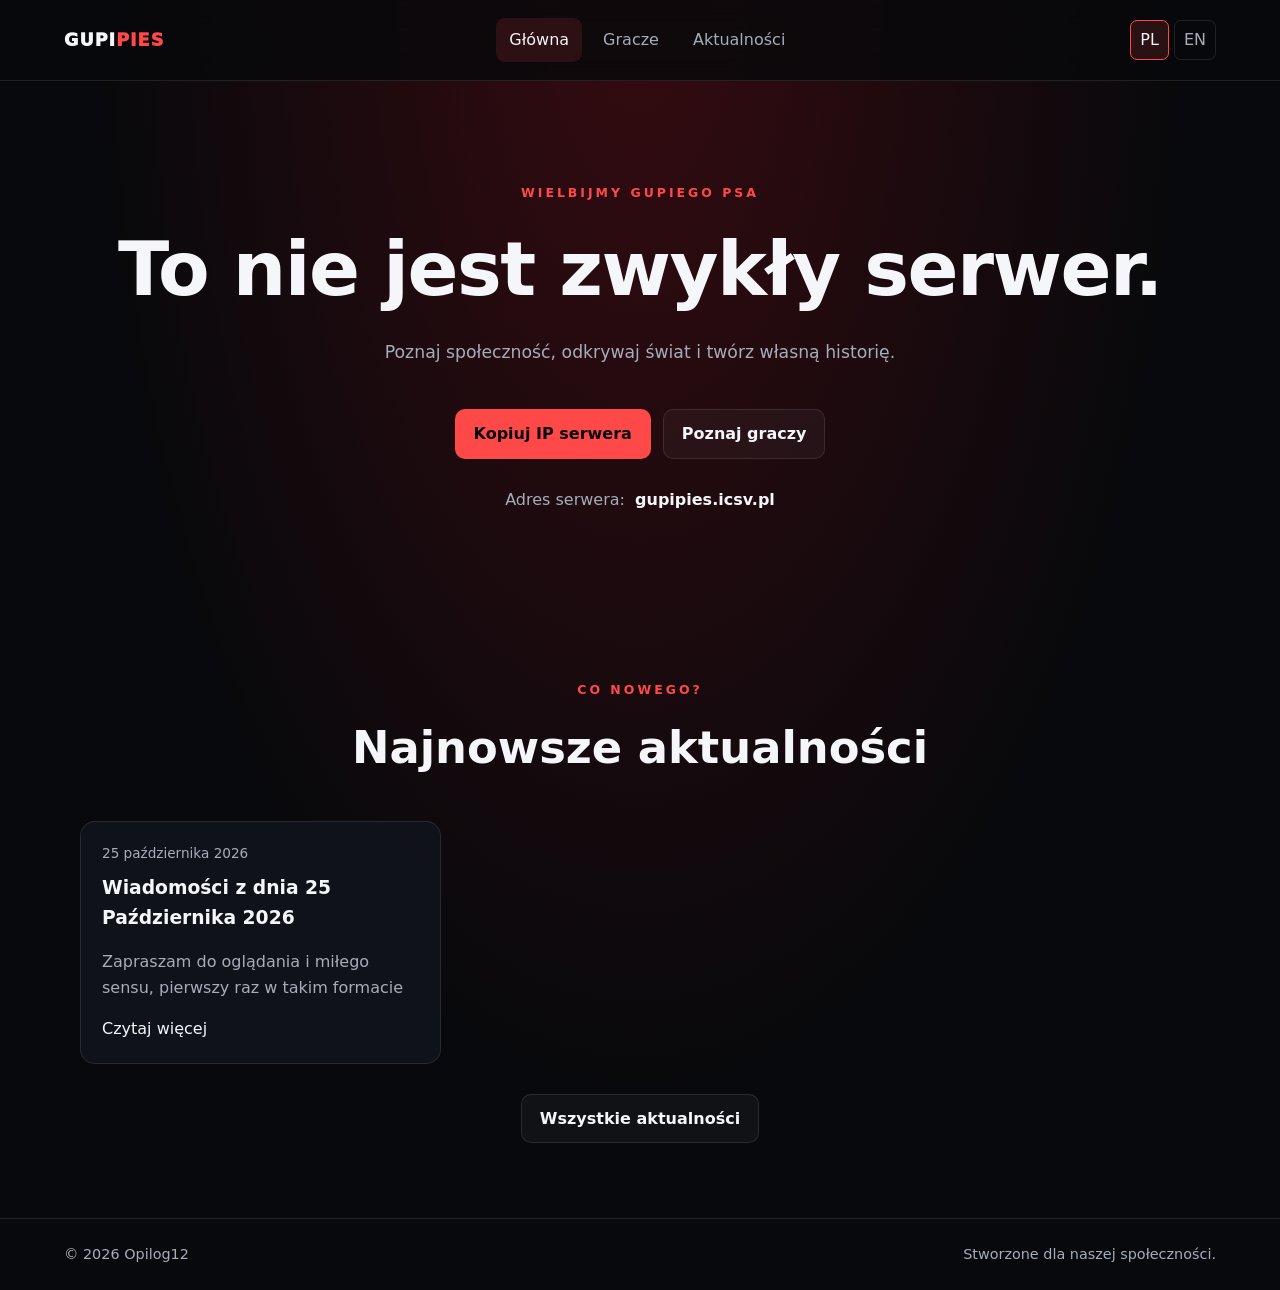
==== index.html @ 7fa2a536 "Add files via upload" ====
<!DOCTYPE html>
<html lang="pl">
<head>
  <meta charset="UTF-8">
  <meta name="viewport" content="width=device-width, initial-scale=1">
  <meta name="theme-color" content="#160707">
  <title data-i18n="homeTitle">Gupi Pies Site</title>
  <link rel="stylesheet" href="css/style.css">
  <link rel="icon" href="images/icon/ikona.png">
  <script src="js/translations.js" defer></script>
  <script src="js/app.js" defer></script>
</head>
<body class="home-page">
  <header class="site-header">
    <a class="logo" href="index.html">GUPI<span>PIES</span></a>
    <nav>
      <a class="active" href="index.html" data-i18n="navHome">Główna</a>
      <a href="players.html" data-i18n="navPlayers">Gracze</a>
      <a href="news.html" data-i18n="navNews">Aktualności</a>
    </nav>
    <div class="language-switch">
      <button type="button" data-lang="pl">PL</button>
      <button type="button" data-lang="en">EN</button>
    </div>
  </header>

  <main>
    <section class="hero">
      <p class="eyebrow" data-i18n="homeEyebrow">WIELBIJMY GUPIEGO PSA</p>
      <h1 data-i18n="homeHeading">To nie jest zwykły serwer.</h1>
      <p class="hero-text" data-i18n="homeText">
        Poznaj społeczność, odkrywaj świat i twórz własną historię.
      </p>
      <div class="hero-actions">
        <button class="button button-primary" id="copy-ip" type="button" data-copy-ip
        data-i18n="copyIp">Kopiuj IP serwera</button>
        <a class="button button-secondary" href="players.html"
          data-i18n="meetPlayers">Poznaj graczy</a>
      </div>
      <p class="server-ip">
        <span data-i18n="serverAddress">Adres serwera:</span>
        <strong id="server-address">gupipies.icsv.pl</strong>
      </p>
      <p class="copy-status" id="copy-status" aria-live="polite"></p>
    </section>

    <section class="section">
      <div class="section-heading">
        <p class="eyebrow" data-i18n="latestEyebrow">CO NOWEGO?</p>
        <h2 data-i18n="latestNews">Najnowsze aktualności</h2>
      </div>
      <div class="news-grid" id="home-news"></div>
      <div class="center">
        <a class="button button-secondary" href="news.html"
          data-i18n="allNews">Wszystkie aktualności</a>
      </div>
    </section>
  </main>

  <footer class="site-footer">
    <span>© <span id="year"></span> Opilog12</span>
    <span data-i18n="footerText">Stworzone dla naszej społeczności.</span>
  </footer>
</body>
</html>
---- css/style.css ----
:root {
  color-scheme: dark;
  --bg: #08090c;
  --panel: #11141b;
  --text: #f5f6fa;
  --muted: #a6adba;
  --border: rgba(255,255,255,.1);
  --accent: #e5484d;
  --accent-rgb: 229,72,77;
}

*, *::before, *::after { box-sizing: border-box; }

html { scroll-behavior: smooth; }

body {
  margin: 0;
  min-height: 100vh;
  background: var(--bg);
  color: var(--text);
  font-family: system-ui, -apple-system, BlinkMacSystemFont, "Segoe UI", sans-serif;
  line-height: 1.6;
}

body.home-page {
  --accent: #ff4949;
  --accent-rgb: 255,73,73;
  background:
    radial-gradient(ellipse at top, rgba(135,15,25,.35), transparent 60%),
    #08090c;
}

body.players-page {
  --accent: #55a7ff;
  --accent-rgb: 85,167,255;
  background:
    radial-gradient(ellipse at top, rgba(15,65,125,.35), transparent 60%),
    #08090c;
}

body.news-page {
  --accent: #57e389;
  --accent-rgb: 87,227,137;
  background:
    radial-gradient(ellipse at top, rgba(15,100,45,.28), transparent 60%),
    #08090c;
}

a { color: inherit; text-decoration: none; }
button, input { font: inherit; }
button { color: inherit; }

.site-header {
  position: relative;
  z-index: 5;
  display: flex;
  align-items: center;
  justify-content: space-between;
  gap: 22px;
  padding: 18px clamp(16px, 5vw, 76px);
  border-bottom: 1px solid var(--border);
  background: rgba(8,9,12,.82);
  backdrop-filter: blur(14px);
}

.logo {
  font-size: 1.1rem;
  font-weight: 950;
  letter-spacing: 1px;
  white-space: nowrap;
}

.logo span { color: var(--accent); }

.site-header nav {
  display: flex;
  justify-content: center;
  gap: 8px;
  flex-wrap: wrap;
}

.site-header nav a {
  padding: 9px 13px;
  color: var(--muted);
  border-radius: 9px;
  transition: background .2s, color .2s;
}

.site-header nav a:hover,
.site-header nav a.active {
  color: var(--text);
  background: rgba(var(--accent-rgb),.13);
}

.language-switch { display: flex; gap: 5px; }

.language-switch button {
  border: 1px solid var(--border);
  background: transparent;
  color: var(--muted);
  border-radius: 7px;
  padding: 6px 9px;
  cursor: pointer;
}

.language-switch button.active {
  color: var(--text);
  border-color: var(--accent);
  background: rgba(var(--accent-rgb),.14);
}

.hero {
  min-height: 510px;
  display: flex;
  flex-direction: column;
  justify-content: center;
  align-items: center;
  text-align: center;
  padding: 90px 20px 70px;
}

.eyebrow {
  color: var(--accent);
  font-size: .78rem;
  font-weight: 800;
  letter-spacing: 3px;
  text-transform: uppercase;
}

.hero h1, .page-intro h1 {
  margin: 12px 0;
  line-height: 1.1;
  letter-spacing: -1.5px;
  font-size: clamp(2.4rem, 6vw, 4.7rem);
}

.hero-text, .page-intro > p:last-child {
  max-width: 640px;
  color: var(--muted);
  font-size: 1.08rem;
}

.hero-actions {
  display: flex;
  flex-wrap: wrap;
  justify-content: center;
  gap: 12px;
  margin-top: 25px;
}

.button {
  display: inline-flex;
  align-items: center;
  justify-content: center;
  min-height: 45px;
  padding: 11px 18px;
  border-radius: 10px;
  border: 1px solid var(--border);
  font-weight: 750;
  cursor: pointer;
  transition: transform .2s, opacity .2s, background .2s;
}

.button:hover { transform: translateY(-2px); }

.button-primary {
  background: var(--accent);
  color: #08090c;
  border-color: transparent;
}

.button-secondary {
  background: rgba(255,255,255,.04);
  color: var(--text);
}

.server-ip {
  margin-top: 28px;
  color: var(--muted);
}

.server-ip strong {
  color: var(--text);
  margin-left: 5px;
  user-select: all;
}

.copy-status {
  min-height: 24px;
  margin: 0;
  color: var(--accent);
}

.section, .page-main {
  width: min(1120px, calc(100% - 36px));
  margin: 0 auto;
}

.section { padding: 45px 0 75px; }

.section-heading, .page-intro { text-align: center; }

.section-heading h2 {
  margin-top: 5px;
  font-size: clamp(1.8rem, 4vw, 2.8rem);
}

.page-main { min-height: 65vh; padding: 55px 0 80px; }

.page-intro { margin-bottom: 35px; }

.page-intro h1 { font-size: clamp(2.3rem, 5vw, 3.7rem); }

.page-intro > p:last-child { margin: 12px auto; }

.news-grid {
  display: grid;
  grid-template-columns: repeat(3, minmax(0, 1fr));
  gap: 18px;
  margin: 30px 0;
}

.news-card, .news-entry {
  background: rgba(17,20,27,.92);
  border: 1px solid var(--border);
  border-radius: 15px;
  overflow: hidden;
  transition: transform .2s, border-color .2s;
}

.news-card:hover, .news-entry:hover {
  transform: translateY(-3px);
  border-color: rgba(var(--accent-rgb),.55);
}

.news-card { padding: 21px; }

.news-card h3, .news-entry h2 { margin: 8px 0; }

.news-card p, .news-entry p { color: var(--muted); }

.news-meta {
  display: flex;
  flex-wrap: wrap;
  gap: 9px;
  align-items: center;
  color: var(--muted);
  font-size: .85rem;
}

.tag {
  display: inline-block;
  padding: 3px 9px;
  border-radius: 6px;
  color: var(--accent);
  background: rgba(var(--accent-rgb),.12);
  font-size: .78rem;
  font-weight: 800;
}

.center { text-align: center; }

.search-wrap {
  width: min(440px, 100%);
  margin: 0 auto 28px;
}

.search-wrap input {
  width: 100%;
  padding: 13px 16px;
  color: var(--text);
  background: var(--panel);
  border: 1px solid var(--border);
  border-radius: 10px;
  outline: none;
}

.search-wrap input:focus {
  border-color: var(--accent);
}

/* --- SIATKA I KARTY GRACZY (NAPRAWIONE) --- */
.player-grid {
  display: grid;
  grid-template-columns: repeat(4, minmax(0, 1fr));
  gap: 17px;
}

.player-card {
  display: flex;
  flex-direction: column;
  align-items: center;
  padding: 20px 12px;
  cursor: pointer;
  text-align: center;
  color: var(--text);
  background: rgba(17,20,27,.92);
  border: 1px solid var(--border);
  border-radius: 15px;
  overflow: hidden;
  transition: transform .2s, border-color .2s;
}

.player-card:hover {
  transform: translateY(-3px);
  border-color: rgba(var(--accent-rgb),.55);
}

.player-card:focus-visible {
  outline: 2px solid var(--accent);
  outline-offset: 3px;
}

/* Obsługa obrazków 600x800 w kartach */
.skin {
  width: 100%;
  display: flex;
  align-items: center;
  justify-content: center;
  margin-bottom: 8px;
}

.skin img,
.player-card img {
  display: block;
  width: 100%;
  aspect-ratio: 3 / 4;
  height: auto;
  object-fit: cover;
  object-position: top center;
  border-radius: 8px;
}

.player-card h3 {
  margin: 5px 0 0;
  overflow-wrap: anywhere;
}

/* --- OKNO DIALOGOWE / MODAL (NAPRAWIONE) --- */
.player-dialog {
  width: min(500px, calc(100% - 28px));
  max-height: 85vh;
  overflow-y: auto;
  padding: 24px;
  color: var(--text);
  background: #10131a;
  border: 1px solid rgba(var(--accent-rgb),.5);
  border-radius: 18px;
}

.player-dialog::backdrop {
  background: rgba(0,0,0,.8);
  backdrop-filter: blur(5px);
}

.dialog-close {
  display: block;
  margin-left: auto;
  border: 0;
  border-radius: 8px;
  background: transparent;
  color: var(--muted);
  font-size: 2rem;
  cursor: pointer;
}

.profile { text-align: center; }

/* Profil wewnątrz modala */
#player-profile {
  display: flex;
  flex-direction: column;
  gap: 12px;
  text-align: center;
}

#player-profile img,
.profile .skin img {
  width: 100%;
  max-height: 380px;
  aspect-ratio: 3 / 4;
  object-fit: cover;
  object-position: top center;
  border-radius: 12px;
  margin: 0 auto;
}

.profile h2 { margin: 10px 0; }

.profile-description {
  color: var(--muted);
  white-space: pre-line;
  overflow-wrap: anywhere;
}

.filter-bar {
  display: flex;
  justify-content: center;
  flex-wrap: wrap;
  gap: 9px;
  margin: 25px 0 32px;
}

.filter-button {
  border: 1px solid var(--border);
  background: var(--panel);
  padding: 9px 14px;
  border-radius: 9px;
  cursor: pointer;
}

.filter-button.active {
  color: var(--accent);
  border-color: var(--accent);
  background: rgba(var(--accent-rgb),.1);
}

.news-list { display: grid; gap: 20px; }

.news-entry { padding: clamp(18px, 3vw, 28px); }

.news-entry h2 { font-size: 1.5rem; }

.news-entry .news-body { white-space: pre-line; }

.video-switch {
  display: flex;
  flex-wrap: wrap;
  gap: 8px;
  margin: 20px 0 12px;
}

.video-switch button {
  padding: 8px 12px;
  border: 1px solid var(--border);
  border-radius: 8px;
  background: #08090c;
  cursor: pointer;
}

.video-switch button.active {
  color: var(--accent);
  border-color: var(--accent);
}

.video-frame {
  position: relative;
  width: 100%;
  aspect-ratio: 16 / 9;
  overflow: hidden;
  border-radius: 12px;
  background: #050505;
}

.video-frame iframe {
  position: absolute;
  inset: 0;
  width: 100%;
  height: 100%;
  border: 0;
}

.video-missing {
  color: var(--muted);
  padding: 18px;
  border: 1px dashed var(--border);
  border-radius: 10px;
}

.empty-state {
  padding: 30px;
  text-align: center;
  color: var(--muted);
}

.hidden { display: none !important; }

.sr-only {
  position: absolute;
  width: 1px;
  height: 1px;
  padding: 0;
  margin: -1px;
  overflow: hidden;
  clip: rect(0,0,0,0);
  white-space: nowrap;
  border: 0;
}

.site-footer {
  display: flex;
  flex-wrap: wrap;
  justify-content: space-between;
  gap: 12px;
  padding: 24px clamp(18px, 5vw, 76px);
  border-top: 1px solid var(--border);
  color: var(--muted);
  font-size: .9rem;
}

/* --- RESPONSYYWNOŚĆ --- */
@media (max-width: 800px) {
  .site-header { flex-wrap: wrap; justify-content: center; }
  .site-header nav { order: 3; width: 100%; }
  .news-grid { grid-template-columns: repeat(2, minmax(0, 1fr)); }
  .player-grid { grid-template-columns: repeat(3, minmax(0, 1fr)); }
}

@media (max-width: 520px) {
  .news-grid { grid-template-columns: 1fr; }
  .player-grid { grid-template-columns: repeat(2, minmax(0, 1fr)); }
  .hero { min-height: 430px; }
  .site-header nav a { padding: 8px; font-size: .9rem; }
  .site-footer { justify-content: center; text-align: center; }
}
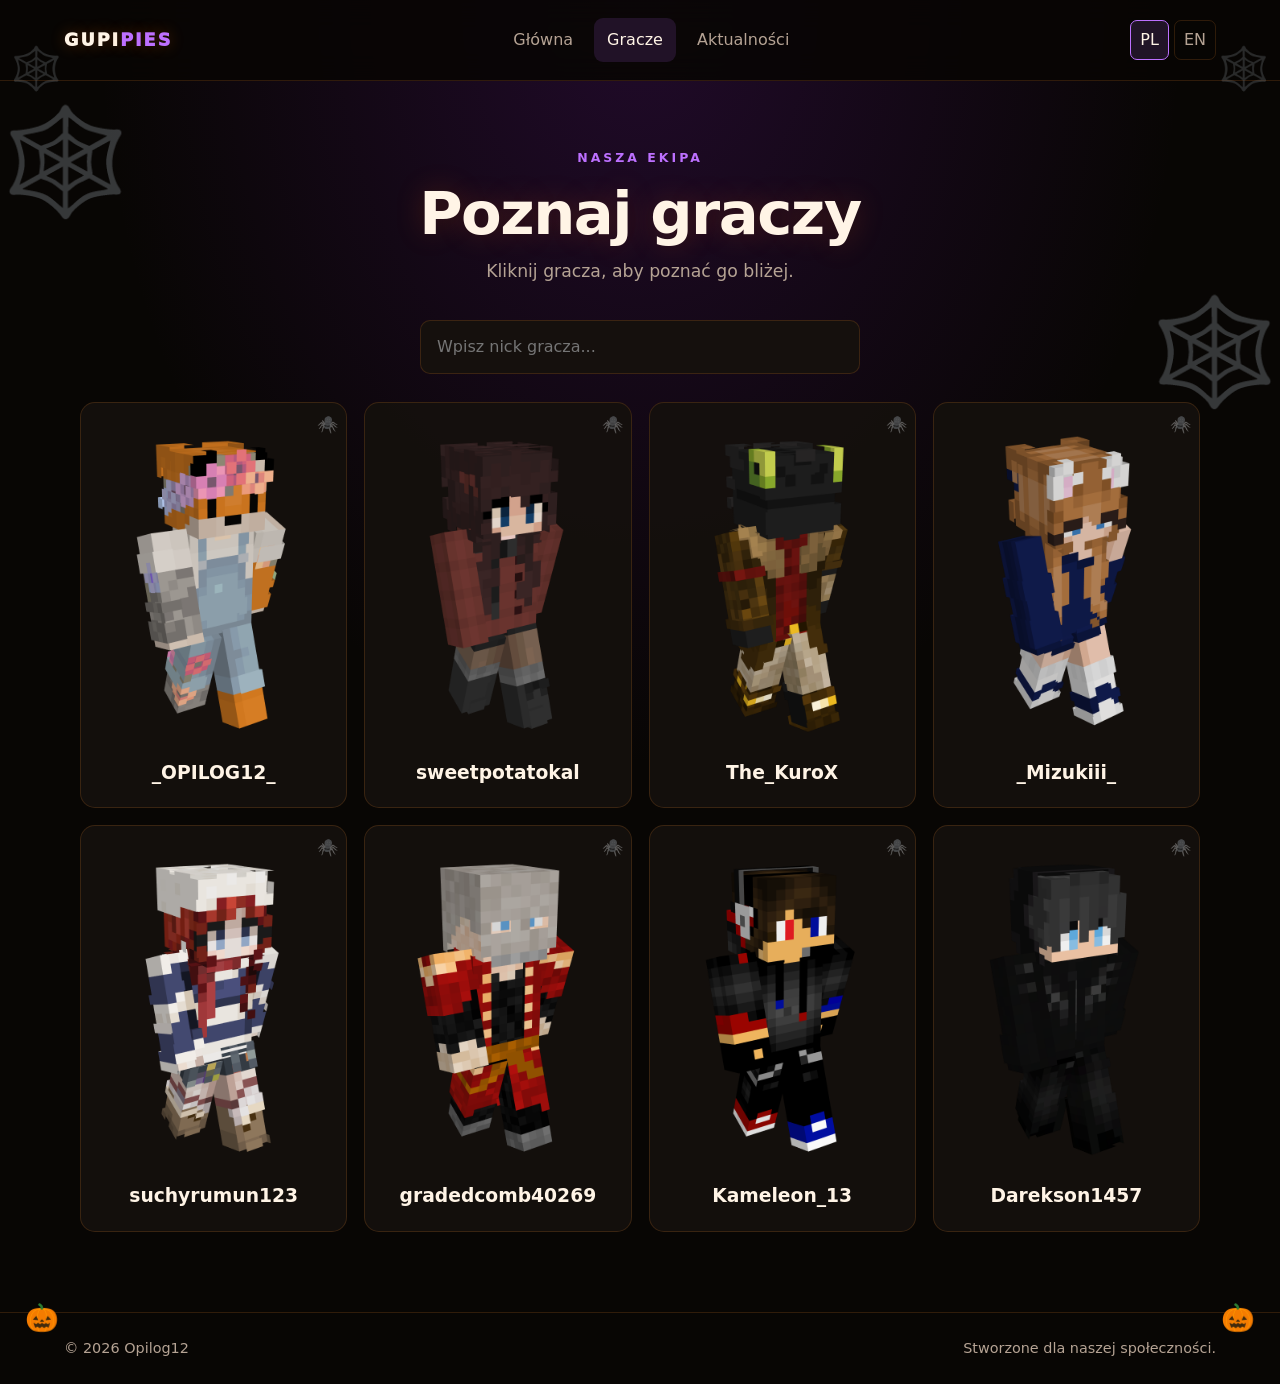
==== commit a2aa7d66: "Update index.html" ====
--- a/index.html
+++ b/index.html
@@ -4,19 +4,20 @@
 <head>
   <meta charset="UTF-8">
   <meta name="viewport" content="width=device-width, initial-scale=1">
-  <meta name="theme-color" content="#160707">
-  <title data-i18n="homeTitle">Gupi Pies Site</title>
-  <link rel="stylesheet" href="css/style.css">
+  <meta name="theme-color" content="#07111d">
+  <title data-i18n="playersTitle">Gracze - Gupi Pies Site</title>
+  <!-- <link rel="stylesheet" href="css/style.css"> -->
+  <link rel="stylesheet" href="css/halloween.css">
+  <script src="js/translations.js" defer></script>
   <link rel="icon" href="images/icon/ikona.png">
-  <script src="js/translations.js" defer></script>
   <script src="js/app.js" defer></script>
 </head>
-<body class="home-page">
+<body class="players-page">
   <header class="site-header">
     <a class="logo" href="index.html">GUPI<span>PIES</span></a>
     <nav>
-      <a class="active" href="index.html" data-i18n="navHome">Główna</a>
-      <a href="players.html" data-i18n="navPlayers">Gracze</a>
+      <a href="index.html" data-i18n="navHome">Główna</a>
+      <a class="active" href="players.html" data-i18n="navPlayers">Gracze</a>
       <a href="news.html" data-i18n="navNews">Aktualności</a>
     </nav>
     <div class="language-switch">
@@ -25,38 +26,31 @@
     </div>
   </header>
 
-  <main>
-    <section class="hero">
-      <p class="eyebrow" data-i18n="homeEyebrow">WIELBIJMY GUPIEGO PSA</p>
-      <h1 data-i18n="homeHeading">To nie jest zwykły serwer.</h1>
-      <p class="hero-text" data-i18n="homeText">
-        Poznaj społeczność, odkrywaj świat i twórz własną historię.
-      </p>
-      <div class="hero-actions">
-        <button class="button button-primary" id="copy-ip" type="button" data-copy-ip
-        data-i18n="copyIp">Kopiuj IP serwera</button>
-        <a class="button button-secondary" href="players.html"
-          data-i18n="meetPlayers">Poznaj graczy</a>
-      </div>
-      <p class="server-ip">
-        <span data-i18n="serverAddress">Adres serwera:</span>
-        <strong id="server-address">gupipies.icsv.pl</strong>
-      </p>
-      <p class="copy-status" id="copy-status" aria-live="polite"></p>
+  <main class="page-main">
+    <section class="page-intro">
+      <p class="eyebrow" data-i18n="playersEyebrow">NASZA EKIPA</p>
+      <h1 data-i18n="playersHeading">Poznaj graczy</h1>
+      <p data-i18n="playersText">Kliknij gracza, aby poznać go bliżej.</p>
     </section>
 
-    <section class="section">
-      <div class="section-heading">
-        <p class="eyebrow" data-i18n="latestEyebrow">CO NOWEGO?</p>
-        <h2 data-i18n="latestNews">Najnowsze aktualności</h2>
-      </div>
-      <div class="news-grid" id="home-news"></div>
-      <div class="center">
-        <a class="button button-secondary" href="news.html"
-          data-i18n="allNews">Wszystkie aktualności</a>
-      </div>
-    </section>
+    <div class="search-wrap">
+      <label class="sr-only" for="player-search" data-i18n="searchLabel">Szukaj gracza</label>
+      <input id="player-search" type="search"
+        data-i18n-placeholder="searchPlaceholder"
+        placeholder="Wpisz nick gracza...">
+    </div>
+
+    <section class="player-grid" id="player-list" aria-label="Players"></section>
+    <p class="empty-state hidden" id="players-empty" data-i18n="noPlayers">
+      Nie znaleziono graczy.
+    </p>
   </main>
+
+  <dialog id="player-dialog" class="player-dialog">
+    <button type="button" class="dialog-close" id="close-player"
+      aria-label="Close">×</button>
+    <div id="player-profile"></div>
+  </dialog>
 
   <footer class="site-footer">
     <span>© <span id="year"></span> Opilog12</span>
--- a/css/halloween.css
+++ b/css/halloween.css
@@ -0,0 +1,857 @@
+
+:root {
+  color-scheme: dark;
+  --bg: #080604;
+  --panel: #15100d;
+  --text: #fff4e6;
+  --muted: #b5a394;
+  --border: rgba(255,145,45,.16);
+  --accent: #ff7518;
+  --accent-rgb: 255,117,24;
+}
+
+*, *::before, *::after {
+  box-sizing: border-box;
+}
+
+html {
+  scroll-behavior: smooth;
+}
+
+body {
+  margin: 0;
+  min-height: 100vh;
+  background:
+    radial-gradient(ellipse at top, rgba(120,45,5,.25), transparent 60%),
+    #080604;
+  background-attachment: fixed;
+  color: var(--text);
+  font-family: system-ui, -apple-system, BlinkMacSystemFont, "Segoe UI", sans-serif;
+  line-height: 1.6;
+  overflow-x: hidden;
+  position: relative;
+}
+
+/* KOLORY STRON */
+
+body.home-page {
+  --accent: #ff7518;
+  --accent-rgb: 255,117,24;
+  background:
+    radial-gradient(ellipse at top, rgba(160,55,0,.3), transparent 60%),
+    #080604;
+  background-attachment: fixed;
+}
+
+body.players-page {
+  --accent: #bd70ff;
+  --accent-rgb: 189,112,255;
+  background:
+    radial-gradient(ellipse at top, rgba(90,20,130,.3), transparent 60%),
+    #080604;
+  background-attachment: fixed;
+}
+
+body.news-page {
+  --accent: #ff4545;
+  --accent-rgb: 255,69,69;
+  background:
+    radial-gradient(ellipse at top, rgba(120,10,10,.3), transparent 60%),
+    #080604;
+  background-attachment: fixed;
+}
+
+a {
+  color: inherit;
+  text-decoration: none;
+}
+
+button, input {
+  font: inherit;
+}
+
+button {
+  color: inherit;
+}
+
+body::before,
+body::after {
+  position: fixed;
+  z-index: 50;
+  pointer-events: none;
+  font-size: clamp(65px, 9vw, 105px);
+  opacity: .55;
+  line-height: 1;
+  animation: none !important;
+}
+
+body::before {
+  content: "🕸️";
+  top: 110px;
+  left: 0;
+  transform: none;
+}
+
+body::after {
+  content: "🕸️";
+  top: 300px;
+  right: 0;
+  transform: scaleX(-1);
+}
+
+/* Wyłączenie animacji dekoracji */
+body::before,
+body::after {
+  animation: none !important;
+  transition: none !important;
+}
+/* =================================
+   NAGŁÓWEK
+================================= */
+
+.site-header {
+  position: relative;
+  z-index: 5;
+  display: flex;
+  align-items: center;
+  justify-content: space-between;
+  gap: 22px;
+  padding: 18px clamp(16px, 5vw, 76px);
+  border-bottom: 1px solid var(--border);
+  background: rgba(8,6,4,.9);
+  backdrop-filter: blur(14px);
+}
+
+.site-header::before,
+.site-header::after {
+  content: "🕸️";
+  position: absolute;
+  z-index: 10;
+  pointer-events: none;
+  font-size: 42px;
+  opacity: .4;
+}
+
+.site-header::before {
+  left: 10px;
+  bottom: -23px;
+}
+
+.site-header::after {
+  right: 10px;
+  bottom: -23px;
+  transform: scaleX(-1);
+}
+
+.logo {
+  font-size: 1.1rem;
+  font-weight: 950;
+  letter-spacing: 2px;
+  white-space: nowrap;
+  text-shadow: 0 0 15px rgba(255,117,24,.3);
+}
+
+.logo span {
+  color: var(--accent);
+}
+
+.site-header nav {
+  display: flex;
+  justify-content: center;
+  gap: 8px;
+  flex-wrap: wrap;
+}
+
+.site-header nav a {
+  padding: 9px 13px;
+  color: var(--muted);
+  border-radius: 9px;
+  transition: background .2s, color .2s;
+}
+
+.site-header nav a:hover,
+.site-header nav a.active {
+  color: var(--text);
+  background: rgba(var(--accent-rgb),.13);
+}
+
+.language-switch {
+  display: flex;
+  gap: 5px;
+}
+
+.language-switch button {
+  border: 1px solid var(--border);
+  background: transparent;
+  color: var(--muted);
+  border-radius: 7px;
+  padding: 6px 9px;
+  cursor: pointer;
+}
+
+.language-switch button.active {
+  color: var(--text);
+  border-color: var(--accent);
+  background: rgba(var(--accent-rgb),.14);
+}
+
+/* =================================
+   HERO
+================================= */
+
+.hero {
+  min-height: 510px;
+  display: flex;
+  flex-direction: column;
+  justify-content: center;
+  align-items: center;
+  text-align: center;
+  padding: 90px 20px 70px;
+  position: relative;
+}
+
+.hero::before,
+.hero::after {
+  position: absolute;
+  z-index: 3;
+  pointer-events: none;
+  font-size: 30px;
+  filter: drop-shadow(0 0 8px rgba(255,117,24,.5));
+}
+
+.hero::before {
+  content: "🕷️";
+  top: 70px;
+  left: 12%;
+}
+
+.hero::after {
+  content: "🕷️";
+  bottom: 55px;
+  right: 12%;
+}
+
+.eyebrow {
+  color: var(--accent);
+  font-size: .78rem;
+  font-weight: 800;
+  letter-spacing: 3px;
+  text-transform: uppercase;
+}
+
+.hero h1,
+.page-intro h1 {
+  margin: 12px 0;
+  line-height: 1.1;
+  letter-spacing: -1.5px;
+  font-size: clamp(2.4rem, 6vw, 4.7rem);
+  text-shadow: 0 0 30px rgba(255,100,15,.2);
+}
+
+.hero-text,
+.page-intro > p:last-child {
+  max-width: 640px;
+  color: var(--muted);
+  font-size: 1.08rem;
+}
+
+.hero-actions {
+  display: flex;
+  flex-wrap: wrap;
+  justify-content: center;
+  gap: 12px;
+  margin-top: 25px;
+}
+
+.button {
+  display: inline-flex;
+  align-items: center;
+  justify-content: center;
+  min-height: 45px;
+  padding: 11px 18px;
+  border-radius: 10px;
+  border: 1px solid var(--border);
+  font-weight: 750;
+  cursor: pointer;
+  transition: transform .2s, opacity .2s, background .2s;
+}
+
+.button:hover {
+  transform: translateY(-2px);
+  box-shadow: 0 5px 20px rgba(var(--accent-rgb),.2);
+}
+
+.button-primary {
+  background: var(--accent);
+  color: #100802;
+  border-color: transparent;
+}
+
+.button-secondary {
+  background: rgba(255,255,255,.04);
+  color: var(--text);
+}
+
+.server-ip {
+  margin-top: 28px;
+  color: var(--muted);
+}
+
+.server-ip strong {
+  color: var(--text);
+  margin-left: 5px;
+  user-select: all;
+}
+
+.copy-status {
+  min-height: 24px;
+  margin: 0;
+  color: var(--accent);
+}
+
+/* =================================
+   SEKCJE I NAGŁÓWKI
+================================= */
+
+.section,
+.page-main {
+  width: min(1120px, calc(100% - 36px));
+  margin: 0 auto;
+}
+
+.section {
+  padding: 45px 0 75px;
+}
+
+.section-heading,
+.page-intro {
+  text-align: center;
+}
+
+.section-heading h2 {
+  margin-top: 5px;
+  font-size: clamp(1.8rem, 4vw, 2.8rem);
+}
+
+.section-heading::before,
+.section-heading::after {
+  display: inline-block;
+  position: relative;
+  font-size: 25px;
+  margin: 0 15px;
+  vertical-align: middle;
+}
+
+.section-heading::before {
+  content: "🎃";
+}
+
+.section-heading::after {
+  content: "🎃";
+}
+
+.page-main {
+  min-height: 65vh;
+  padding: 55px 0 80px;
+}
+
+.page-intro {
+  margin-bottom: 35px;
+}
+
+.page-intro h1 {
+  font-size: clamp(2.3rem, 5vw, 3.7rem);
+}
+
+.page-intro > p:last-child {
+  margin: 12px auto;
+}
+
+/* =================================
+   KARTY AKTUALNOŚCI
+================================= */
+
+.news-grid {
+  display: grid;
+  grid-template-columns: repeat(3, minmax(0, 1fr));
+  gap: 18px;
+  margin: 30px 0;
+}
+
+.news-card,
+.news-entry {
+  position: relative;
+  background: rgba(21,16,13,.94);
+  border: 1px solid var(--border);
+  border-radius: 15px;
+  overflow: hidden;
+  transition: transform .2s, border-color .2s;
+}
+
+.news-card:hover,
+.news-entry:hover {
+  transform: translateY(-3px);
+  border-color: rgba(var(--accent-rgb),.55);
+  box-shadow: 0 0 22px rgba(var(--accent-rgb),.12);
+}
+
+.news-card {
+  padding: 21px;
+}
+
+.news-card::after {
+  content: "🕷️";
+  position: absolute;
+  top: 8px;
+  right: 8px;
+  font-size: 17px;
+  opacity: .65;
+  pointer-events: none;
+}
+
+.news-card h3,
+.news-entry h2 {
+  margin: 8px 0;
+}
+
+.news-card p,
+.news-entry p {
+  color: var(--muted);
+}
+
+.news-meta {
+  display: flex;
+  flex-wrap: wrap;
+  gap: 9px;
+  align-items: center;
+  color: var(--muted);
+  font-size: .85rem;
+}
+
+.tag {
+  display: inline-block;
+  padding: 3px 9px;
+  border-radius: 6px;
+  color: var(--accent);
+  background: rgba(var(--accent-rgb),.12);
+  font-size: .78rem;
+  font-weight: 800;
+}
+
+.center {
+  text-align: center;
+}
+
+/* =================================
+   WYSZUKIWARKA
+================================= */
+
+.search-wrap {
+  width: min(440px, 100%);
+  margin: 0 auto 28px;
+}
+
+.search-wrap input {
+  width: 100%;
+  padding: 13px 16px;
+  color: var(--text);
+  background: var(--panel);
+  border: 1px solid var(--border);
+  border-radius: 10px;
+  outline: none;
+}
+
+.search-wrap input:focus {
+  border-color: var(--accent);
+  box-shadow: 0 0 15px rgba(var(--accent-rgb),.13);
+}
+
+/* =================================
+   KARTY GRACZY
+================================= */
+
+.player-grid {
+  display: grid;
+  grid-template-columns: repeat(4, minmax(0, 1fr));
+  gap: 17px;
+}
+
+.player-card {
+  position: relative;
+  display: flex;
+  flex-direction: column;
+  align-items: center;
+  padding: 20px 12px;
+  cursor: pointer;
+  text-align: center;
+  color: var(--text);
+  background: rgba(21,16,13,.94);
+  border: 1px solid var(--border);
+  border-radius: 15px;
+  overflow: hidden;
+  transition: transform .2s, border-color .2s;
+}
+
+.player-card::after {
+  content: "🕷️";
+  position: absolute;
+  top: 8px;
+  right: 8px;
+  font-size: 17px;
+  opacity: .65;
+  pointer-events: none;
+}
+
+.player-card:hover {
+  transform: translateY(-4px);
+  border-color: rgba(var(--accent-rgb),.65);
+  box-shadow: 0 0 25px rgba(var(--accent-rgb),.12);
+}
+
+.player-card:focus-visible {
+  outline: 2px solid var(--accent);
+  outline-offset: 3px;
+}
+
+.skin {
+  width: 100%;
+  display: flex;
+  align-items: center;
+  justify-content: center;
+  margin-bottom: 8px;
+}
+
+.skin img,
+.player-card img {
+  display: block;
+  width: 100%;
+  aspect-ratio: 3 / 4;
+  height: auto;
+  object-fit: cover;
+  object-position: top center;
+  border-radius: 8px;
+}
+
+.player-card h3 {
+  margin: 5px 0 0;
+  overflow-wrap: anywhere;
+}
+
+/* =================================
+   MODAL GRACZA
+================================= */
+
+.player-dialog {
+  width: min(500px, calc(100% - 28px));
+  max-height: 85vh;
+  overflow-y: auto;
+  padding: 24px;
+  color: var(--text);
+  background: #130e0b;
+  border: 1px solid rgba(var(--accent-rgb),.5);
+  border-radius: 18px;
+  box-shadow: 0 0 40px rgba(var(--accent-rgb),.12);
+}
+
+.player-dialog::backdrop {
+  background: rgba(0,0,0,.88);
+  backdrop-filter: blur(5px);
+}
+
+.dialog-close {
+  display: block;
+  margin-left: auto;
+  border: 0;
+  border-radius: 8px;
+  background: transparent;
+  color: var(--muted);
+  font-size: 2rem;
+  cursor: pointer;
+}
+
+.profile {
+  text-align: center;
+}
+
+#player-profile {
+  display: flex;
+  flex-direction: column;
+  gap: 12px;
+  text-align: center;
+}
+
+#player-profile img,
+.profile .skin img {
+  width: 100%;
+  max-height: 380px;
+  aspect-ratio: 3 / 4;
+  object-fit: cover;
+  object-position: top center;
+  border-radius: 12px;
+  margin: 0 auto;
+}
+
+.profile h2 {
+  margin: 10px 0;
+}
+
+.profile-description {
+  color: var(--muted);
+  white-space: pre-line;
+  overflow-wrap: anywhere;
+}
+
+/* =================================
+   FILTRY
+================================= */
+
+.filter-bar {
+  display: flex;
+  justify-content: center;
+  flex-wrap: wrap;
+  gap: 9px;
+  margin: 25px 0 32px;
+}
+
+.filter-button {
+  border: 1px solid var(--border);
+  background: var(--panel);
+  padding: 9px 14px;
+  border-radius: 9px;
+  cursor: pointer;
+}
+
+.filter-button.active {
+  color: var(--accent);
+  border-color: var(--accent);
+  background: rgba(var(--accent-rgb),.1);
+}
+
+/* =================================
+   AKTUALNOŚCI
+================================= */
+
+.news-list {
+  display: grid;
+  gap: 20px;
+}
+
+.news-entry {
+  padding: clamp(18px, 3vw, 28px);
+}
+
+.news-entry h2 {
+  font-size: 1.5rem;
+}
+
+.news-entry .news-body {
+  white-space: pre-line;
+}
+
+/* =================================
+   WIDEO
+================================= */
+
+.video-switch {
+  display: flex;
+  flex-wrap: wrap;
+  gap: 8px;
+  margin: 20px 0 12px;
+}
+
+.video-switch button {
+  padding: 8px 12px;
+  border: 1px solid var(--border);
+  border-radius: 8px;
+  background: #080604;
+  cursor: pointer;
+}
+
+.video-switch button.active {
+  color: var(--accent);
+  border-color: var(--accent);
+}
+
+.video-frame {
+  position: relative;
+  width: 100%;
+  aspect-ratio: 16 / 9;
+  overflow: hidden;
+  border-radius: 12px;
+  background: #050505;
+}
+
+.video-frame iframe {
+  position: absolute;
+  inset: 0;
+  width: 100%;
+  height: 100%;
+  border: 0;
+}
+
+.video-missing {
+  color: var(--muted);
+  padding: 18px;
+  border: 1px dashed var(--border);
+  border-radius: 10px;
+}
+
+/* =================================
+   STOPKA
+================================= */
+
+.site-footer {
+  display: flex;
+  flex-wrap: wrap;
+  justify-content: space-between;
+  gap: 12px;
+  padding: 24px clamp(18px, 5vw, 76px);
+  border-top: 1px solid var(--border);
+  color: var(--muted);
+  font-size: .9rem;
+  position: relative;
+}
+
+.site-footer::before,
+.site-footer::after {
+  position: absolute;
+  top: -17px;
+  font-size: 27px;
+  pointer-events: none;
+}
+
+.site-footer::before {
+  content: "🎃";
+  left: 25px;
+}
+
+.site-footer::after {
+  content: "🎃";
+  right: 25px;
+}
+
+/* =================================
+   POZOSTAŁE
+================================= */
+
+.empty-state {
+  padding: 30px;
+  text-align: center;
+  color: var(--muted);
+}
+
+.hidden {
+  display: none !important;
+}
+
+.sr-only {
+  position: absolute;
+  width: 1px;
+  height: 1px;
+  padding: 0;
+  margin: -1px;
+  overflow: hidden;
+  clip: rect(0,0,0,0);
+  white-space: nowrap;
+  border: 0;
+}
+
+::selection {
+  background: rgba(255,117,24,.4);
+  color: white;
+}
+
+/* =================================
+   RESPONSYWNOŚĆ
+================================= */
+
+@media (max-width: 800px) {
+  .site-header {
+    flex-wrap: wrap;
+    justify-content: center;
+  }
+
+  .site-header nav {
+    order: 3;
+    width: 100%;
+  }
+
+  .news-grid {
+    grid-template-columns: repeat(2, minmax(0, 1fr));
+  }
+
+  .player-grid {
+    grid-template-columns: repeat(3, minmax(0, 1fr));
+  }
+}
+
+@media (max-width: 520px) {
+  .news-grid {
+    grid-template-columns: 1fr;
+  }
+
+  .player-grid {
+    grid-template-columns: repeat(2, minmax(0, 1fr));
+  }
+
+  .hero {
+    min-height: 430px;
+  }
+
+  .site-header nav a {
+    padding: 8px;
+    font-size: .9rem;
+  }
+
+  .site-footer {
+    justify-content: center;
+    text-align: center;
+  }
+
+  body::before,
+  body::after {
+    font-size: 60px;
+  }
+
+  .site-header::before,
+  .site-header::after {
+    font-size: 28px;
+  }
+
+  .hero::before {
+    left: 5%;
+    top: 35px;
+  }
+
+  .hero::after {
+    right: 5%;
+    bottom: 25px;
+  }
+
+  .section-heading::before,
+  .section-heading::after {
+    font-size: 18px;
+    margin: 0 5px;
+  }
+
+  .site-footer::before {
+    left: 5px;
+  }
+
+  .site-footer::after {
+    right: 5px;
+  }
+}
+
+/* WYŁĄCZENIE ANIMACJI DLA OSÓB,
+   KTÓRE PREFERUJĄ MNIEJ RUCHU */
+
+@media (prefers-reduced-motion: reduce) {
+  *,
+  *::before,
+  *::after {
+    scroll-behavior: auto !important;
+    animation: none !important;
+    transition: none !important;
+  }
+}
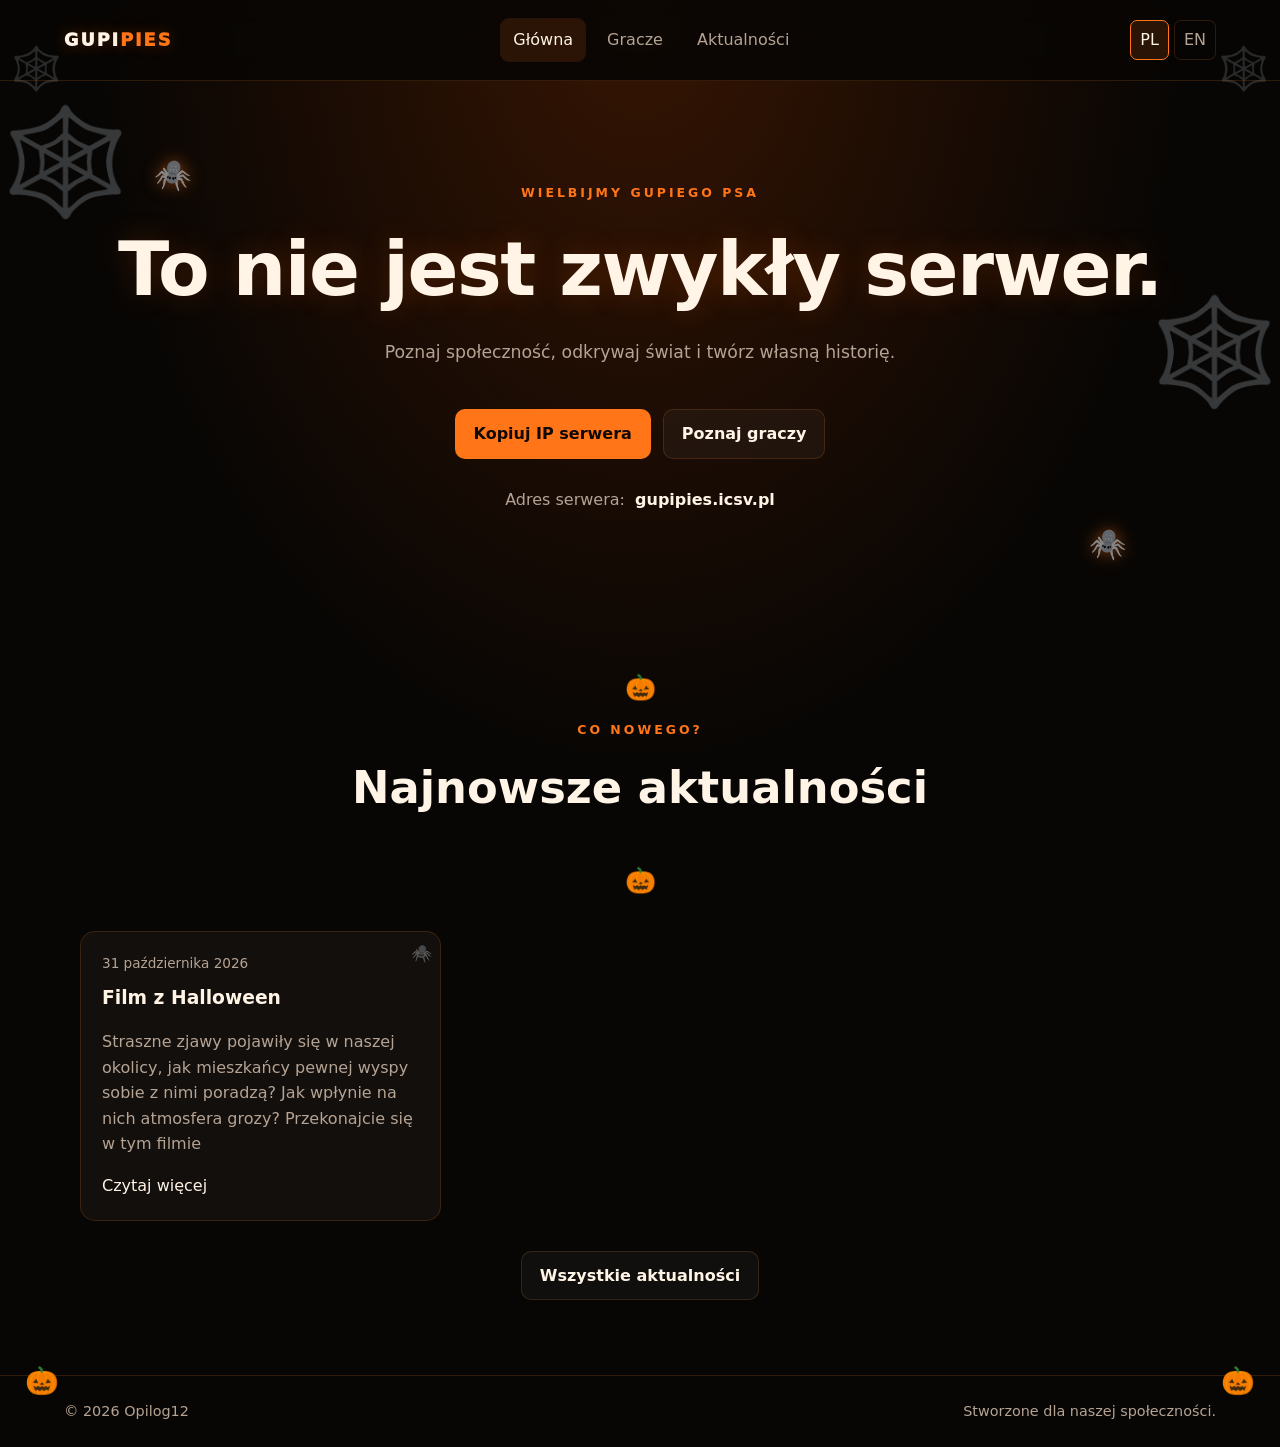
==== commit a1b93acb: "Update index.html" ====
--- a/index.html
+++ b/index.html
@@ -4,20 +4,20 @@
 <head>
   <meta charset="UTF-8">
   <meta name="viewport" content="width=device-width, initial-scale=1">
-  <meta name="theme-color" content="#07111d">
-  <title data-i18n="playersTitle">Gracze - Gupi Pies Site</title>
+  <meta name="theme-color" content="#160707">
+  <title data-i18n="homeTitle">Gupi Pies Site</title>
   <!-- <link rel="stylesheet" href="css/style.css"> -->
-  <link rel="stylesheet" href="css/halloween.css">
+   <link rel="stylesheet" href="css/halloween.css">
+  <link rel="icon" href="images/icon/ikona.png">
   <script src="js/translations.js" defer></script>
-  <link rel="icon" href="images/icon/ikona.png">
   <script src="js/app.js" defer></script>
 </head>
-<body class="players-page">
+<body class="home-page">
   <header class="site-header">
     <a class="logo" href="index.html">GUPI<span>PIES</span></a>
     <nav>
-      <a href="index.html" data-i18n="navHome">Główna</a>
-      <a class="active" href="players.html" data-i18n="navPlayers">Gracze</a>
+      <a class="active" href="index.html" data-i18n="navHome">Główna</a>
+      <a href="players.html" data-i18n="navPlayers">Gracze</a>
       <a href="news.html" data-i18n="navNews">Aktualności</a>
     </nav>
     <div class="language-switch">
@@ -26,31 +26,38 @@
     </div>
   </header>
 
-  <main class="page-main">
-    <section class="page-intro">
-      <p class="eyebrow" data-i18n="playersEyebrow">NASZA EKIPA</p>
-      <h1 data-i18n="playersHeading">Poznaj graczy</h1>
-      <p data-i18n="playersText">Kliknij gracza, aby poznać go bliżej.</p>
+  <main>
+    <section class="hero">
+      <p class="eyebrow" data-i18n="homeEyebrow">WIELBIJMY GUPIEGO PSA</p>
+      <h1 data-i18n="homeHeading">To nie jest zwykły serwer.</h1>
+      <p class="hero-text" data-i18n="homeText">
+        Poznaj społeczność, odkrywaj świat i twórz własną historię.
+      </p>
+      <div class="hero-actions">
+        <button class="button button-primary" id="copy-ip" type="button" data-copy-ip
+        data-i18n="copyIp">Kopiuj IP serwera</button>
+        <a class="button button-secondary" href="players.html"
+          data-i18n="meetPlayers">Poznaj graczy</a>
+      </div>
+      <p class="server-ip">
+        <span data-i18n="serverAddress">Adres serwera:</span>
+        <strong id="server-address">gupipies.icsv.pl</strong>
+      </p>
+      <p class="copy-status" id="copy-status" aria-live="polite"></p>
     </section>
 
-    <div class="search-wrap">
-      <label class="sr-only" for="player-search" data-i18n="searchLabel">Szukaj gracza</label>
-      <input id="player-search" type="search"
-        data-i18n-placeholder="searchPlaceholder"
-        placeholder="Wpisz nick gracza...">
-    </div>
-
-    <section class="player-grid" id="player-list" aria-label="Players"></section>
-    <p class="empty-state hidden" id="players-empty" data-i18n="noPlayers">
-      Nie znaleziono graczy.
-    </p>
+    <section class="section">
+      <div class="section-heading">
+        <p class="eyebrow" data-i18n="latestEyebrow">CO NOWEGO?</p>
+        <h2 data-i18n="latestNews">Najnowsze aktualności</h2>
+      </div>
+      <div class="news-grid" id="home-news"></div>
+      <div class="center">
+        <a class="button button-secondary" href="news.html"
+          data-i18n="allNews">Wszystkie aktualności</a>
+      </div>
+    </section>
   </main>
-
-  <dialog id="player-dialog" class="player-dialog">
-    <button type="button" class="dialog-close" id="close-player"
-      aria-label="Close">×</button>
-    <div id="player-profile"></div>
-  </dialog>
 
   <footer class="site-footer">
     <span>© <span id="year"></span> Opilog12</span>
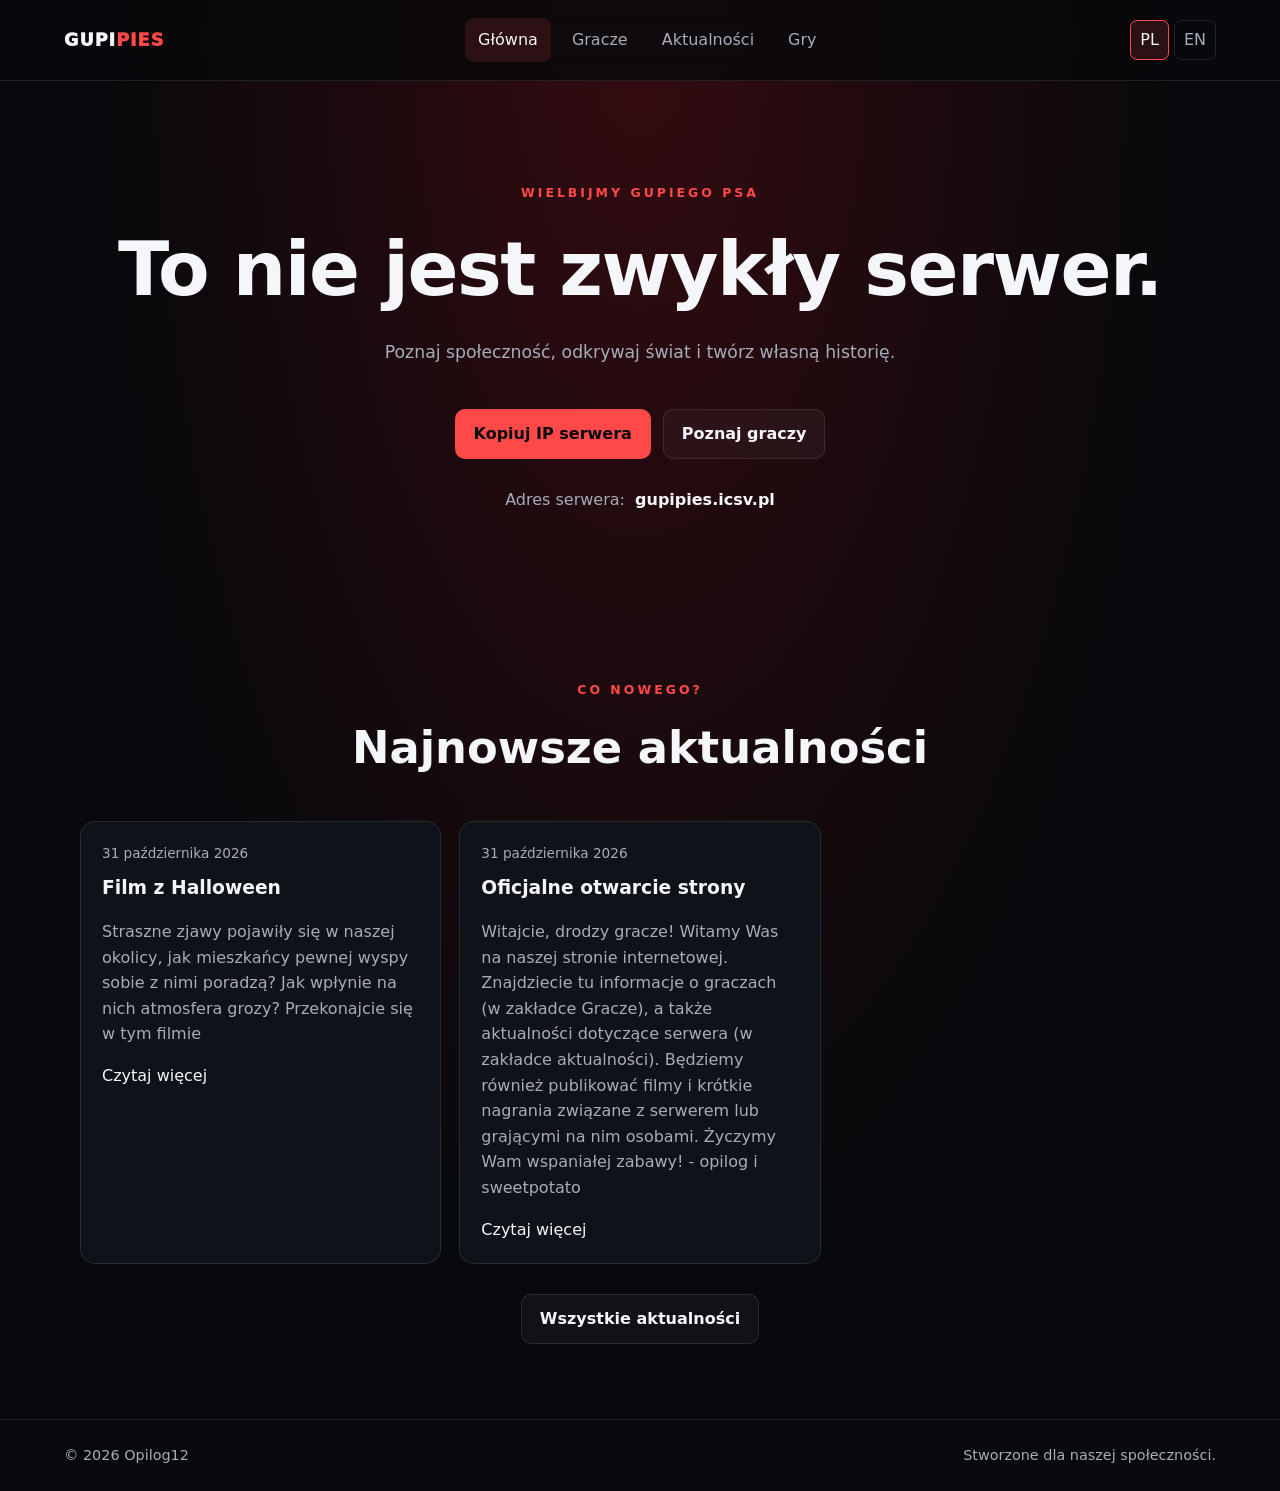
==== commit 13db7960: "Add files via upload" ====
--- a/index.html
+++ b/index.html
@@ -1,67 +1,68 @@
-
-<!DOCTYPE html>
-<html lang="pl">
-<head>
-  <meta charset="UTF-8">
-  <meta name="viewport" content="width=device-width, initial-scale=1">
-  <meta name="theme-color" content="#160707">
-  <title data-i18n="homeTitle">Gupi Pies Site</title>
-  <!-- <link rel="stylesheet" href="css/style.css"> -->
-   <link rel="stylesheet" href="css/halloween.css">
-  <link rel="icon" href="images/icon/ikona.png">
-  <script src="js/translations.js" defer></script>
-  <script src="js/app.js" defer></script>
-</head>
-<body class="home-page">
-  <header class="site-header">
-    <a class="logo" href="index.html">GUPI<span>PIES</span></a>
-    <nav>
-      <a class="active" href="index.html" data-i18n="navHome">Główna</a>
-      <a href="players.html" data-i18n="navPlayers">Gracze</a>
-      <a href="news.html" data-i18n="navNews">Aktualności</a>
-    </nav>
-    <div class="language-switch">
-      <button type="button" data-lang="pl">PL</button>
-      <button type="button" data-lang="en">EN</button>
-    </div>
-  </header>
-
-  <main>
-    <section class="hero">
-      <p class="eyebrow" data-i18n="homeEyebrow">WIELBIJMY GUPIEGO PSA</p>
-      <h1 data-i18n="homeHeading">To nie jest zwykły serwer.</h1>
-      <p class="hero-text" data-i18n="homeText">
-        Poznaj społeczność, odkrywaj świat i twórz własną historię.
-      </p>
-      <div class="hero-actions">
-        <button class="button button-primary" id="copy-ip" type="button" data-copy-ip
-        data-i18n="copyIp">Kopiuj IP serwera</button>
-        <a class="button button-secondary" href="players.html"
-          data-i18n="meetPlayers">Poznaj graczy</a>
-      </div>
-      <p class="server-ip">
-        <span data-i18n="serverAddress">Adres serwera:</span>
-        <strong id="server-address">gupipies.icsv.pl</strong>
-      </p>
-      <p class="copy-status" id="copy-status" aria-live="polite"></p>
-    </section>
-
-    <section class="section">
-      <div class="section-heading">
-        <p class="eyebrow" data-i18n="latestEyebrow">CO NOWEGO?</p>
-        <h2 data-i18n="latestNews">Najnowsze aktualności</h2>
-      </div>
-      <div class="news-grid" id="home-news"></div>
-      <div class="center">
-        <a class="button button-secondary" href="news.html"
-          data-i18n="allNews">Wszystkie aktualności</a>
-      </div>
-    </section>
-  </main>
-
-  <footer class="site-footer">
-    <span>© <span id="year"></span> Opilog12</span>
-    <span data-i18n="footerText">Stworzone dla naszej społeczności.</span>
-  </footer>
-</body>
-</html>
+
+<!DOCTYPE html>
+<html lang="pl">
+<head>
+  <meta charset="UTF-8">
+  <meta name="viewport" content="width=device-width, initial-scale=1">
+  <meta name="theme-color" content="#160707">
+  <title data-i18n="homeTitle">Gupi Pies Site</title>
+  <link rel="stylesheet" href="css/style.css">
+   <!-- <link rel="stylesheet" href="css/halloween.css"> -->
+  <link rel="icon" href="images/icon/ikona.png">
+  <script src="js/translations.js" defer></script>
+  <script src="js/app.js" defer></script>
+</head>
+<body class="home-page">
+  <header class="site-header">
+    <a class="logo" href="index.html">GUPI<span>PIES</span></a>
+    <nav>
+      <a class="active" href="index.html" data-i18n="navHome">Główna</a>
+      <a href="players.html" data-i18n="navPlayers">Gracze</a>
+      <a href="news.html" data-i18n="navNews">Aktualności</a>
+      <a href="games.html" data-i18n="navGames">Gry</a>
+    </nav>
+    <div class="language-switch">
+      <button type="button" data-lang="pl">PL</button>
+      <button type="button" data-lang="en">EN</button>
+    </div>
+  </header>
+
+  <main>
+    <section class="hero">
+      <p class="eyebrow" data-i18n="homeEyebrow">WIELBIJMY GUPIEGO PSA</p>
+      <h1 data-i18n="homeHeading">To nie jest zwykły serwer.</h1>
+      <p class="hero-text" data-i18n="homeText">
+        Poznaj społeczność, odkrywaj świat i twórz własną historię.
+      </p>
+      <div class="hero-actions">
+        <button class="button button-primary" id="copy-ip" type="button" data-copy-ip
+        data-i18n="copyIp">Kopiuj IP serwera</button>
+        <a class="button button-secondary" href="players.html"
+          data-i18n="meetPlayers">Poznaj graczy</a>
+      </div>
+      <p class="server-ip">
+        <span data-i18n="serverAddress">Adres serwera:</span>
+        <strong id="server-address">gupipies.icsv.pl</strong>
+      </p>
+      <p class="copy-status" id="copy-status" aria-live="polite"></p>
+    </section>
+
+    <section class="section">
+      <div class="section-heading">
+        <p class="eyebrow" data-i18n="latestEyebrow">CO NOWEGO?</p>
+        <h2 data-i18n="latestNews">Najnowsze aktualności</h2>
+      </div>
+      <div class="news-grid" id="home-news"></div>
+      <div class="center">
+        <a class="button button-secondary" href="news.html"
+          data-i18n="allNews">Wszystkie aktualności</a>
+      </div>
+    </section>
+  </main>
+
+  <footer class="site-footer">
+    <span>© <span id="year"></span> Opilog12</span>
+    <span data-i18n="footerText">Stworzone dla naszej społeczności.</span>
+  </footer>
+</body>
+</html>
--- a/css/style.css
+++ b/css/style.css
@@ -1,515 +1,787 @@
-:root {
-  color-scheme: dark;
-  --bg: #08090c;
-  --panel: #11141b;
-  --text: #f5f6fa;
-  --muted: #a6adba;
-  --border: rgba(255,255,255,.1);
-  --accent: #e5484d;
-  --accent-rgb: 229,72,77;
-}
-
-*, *::before, *::after { box-sizing: border-box; }
-
-html { scroll-behavior: smooth; }
-
-body {
-  margin: 0;
-  min-height: 100vh;
-  background: var(--bg);
-  color: var(--text);
-  font-family: system-ui, -apple-system, BlinkMacSystemFont, "Segoe UI", sans-serif;
-  line-height: 1.6;
-}
-
-body.home-page {
-  --accent: #ff4949;
-  --accent-rgb: 255,73,73;
-  background:
-    radial-gradient(ellipse at top, rgba(135,15,25,.35), transparent 60%),
-    #08090c;
-}
-
-body.players-page {
-  --accent: #55a7ff;
-  --accent-rgb: 85,167,255;
-  background:
-    radial-gradient(ellipse at top, rgba(15,65,125,.35), transparent 60%),
-    #08090c;
-}
-
-body.news-page {
-  --accent: #57e389;
-  --accent-rgb: 87,227,137;
-  background:
-    radial-gradient(ellipse at top, rgba(15,100,45,.28), transparent 60%),
-    #08090c;
-}
-
-a { color: inherit; text-decoration: none; }
-button, input { font: inherit; }
-button { color: inherit; }
-
-.site-header {
-  position: relative;
-  z-index: 5;
-  display: flex;
-  align-items: center;
-  justify-content: space-between;
-  gap: 22px;
-  padding: 18px clamp(16px, 5vw, 76px);
-  border-bottom: 1px solid var(--border);
-  background: rgba(8,9,12,.82);
-  backdrop-filter: blur(14px);
-}
-
-.logo {
-  font-size: 1.1rem;
-  font-weight: 950;
-  letter-spacing: 1px;
-  white-space: nowrap;
-}
-
-.logo span { color: var(--accent); }
-
-.site-header nav {
-  display: flex;
-  justify-content: center;
-  gap: 8px;
-  flex-wrap: wrap;
-}
-
-.site-header nav a {
-  padding: 9px 13px;
-  color: var(--muted);
-  border-radius: 9px;
-  transition: background .2s, color .2s;
-}
-
-.site-header nav a:hover,
-.site-header nav a.active {
-  color: var(--text);
-  background: rgba(var(--accent-rgb),.13);
-}
-
-.language-switch { display: flex; gap: 5px; }
-
-.language-switch button {
-  border: 1px solid var(--border);
-  background: transparent;
-  color: var(--muted);
-  border-radius: 7px;
-  padding: 6px 9px;
-  cursor: pointer;
-}
-
-.language-switch button.active {
-  color: var(--text);
-  border-color: var(--accent);
-  background: rgba(var(--accent-rgb),.14);
-}
-
-.hero {
-  min-height: 510px;
-  display: flex;
-  flex-direction: column;
-  justify-content: center;
-  align-items: center;
-  text-align: center;
-  padding: 90px 20px 70px;
-}
-
-.eyebrow {
-  color: var(--accent);
-  font-size: .78rem;
-  font-weight: 800;
-  letter-spacing: 3px;
-  text-transform: uppercase;
-}
-
-.hero h1, .page-intro h1 {
-  margin: 12px 0;
-  line-height: 1.1;
-  letter-spacing: -1.5px;
-  font-size: clamp(2.4rem, 6vw, 4.7rem);
-}
-
-.hero-text, .page-intro > p:last-child {
-  max-width: 640px;
-  color: var(--muted);
-  font-size: 1.08rem;
-}
-
-.hero-actions {
-  display: flex;
-  flex-wrap: wrap;
-  justify-content: center;
-  gap: 12px;
-  margin-top: 25px;
-}
-
-.button {
-  display: inline-flex;
-  align-items: center;
-  justify-content: center;
-  min-height: 45px;
-  padding: 11px 18px;
-  border-radius: 10px;
-  border: 1px solid var(--border);
-  font-weight: 750;
-  cursor: pointer;
-  transition: transform .2s, opacity .2s, background .2s;
-}
-
-.button:hover { transform: translateY(-2px); }
-
-.button-primary {
-  background: var(--accent);
-  color: #08090c;
-  border-color: transparent;
-}
-
-.button-secondary {
-  background: rgba(255,255,255,.04);
-  color: var(--text);
-}
-
-.server-ip {
-  margin-top: 28px;
-  color: var(--muted);
-}
-
-.server-ip strong {
-  color: var(--text);
-  margin-left: 5px;
-  user-select: all;
-}
-
-.copy-status {
-  min-height: 24px;
-  margin: 0;
-  color: var(--accent);
-}
-
-.section, .page-main {
-  width: min(1120px, calc(100% - 36px));
-  margin: 0 auto;
-}
-
-.section { padding: 45px 0 75px; }
-
-.section-heading, .page-intro { text-align: center; }
-
-.section-heading h2 {
-  margin-top: 5px;
-  font-size: clamp(1.8rem, 4vw, 2.8rem);
-}
-
-.page-main { min-height: 65vh; padding: 55px 0 80px; }
-
-.page-intro { margin-bottom: 35px; }
-
-.page-intro h1 { font-size: clamp(2.3rem, 5vw, 3.7rem); }
-
-.page-intro > p:last-child { margin: 12px auto; }
-
-.news-grid {
-  display: grid;
-  grid-template-columns: repeat(3, minmax(0, 1fr));
-  gap: 18px;
-  margin: 30px 0;
-}
-
-.news-card, .news-entry {
-  background: rgba(17,20,27,.92);
-  border: 1px solid var(--border);
-  border-radius: 15px;
-  overflow: hidden;
-  transition: transform .2s, border-color .2s;
-}
-
-.news-card:hover, .news-entry:hover {
-  transform: translateY(-3px);
-  border-color: rgba(var(--accent-rgb),.55);
-}
-
-.news-card { padding: 21px; }
-
-.news-card h3, .news-entry h2 { margin: 8px 0; }
-
-.news-card p, .news-entry p { color: var(--muted); }
-
-.news-meta {
-  display: flex;
-  flex-wrap: wrap;
-  gap: 9px;
-  align-items: center;
-  color: var(--muted);
-  font-size: .85rem;
-}
-
-.tag {
-  display: inline-block;
-  padding: 3px 9px;
-  border-radius: 6px;
-  color: var(--accent);
-  background: rgba(var(--accent-rgb),.12);
-  font-size: .78rem;
-  font-weight: 800;
-}
-
-.center { text-align: center; }
-
-.search-wrap {
-  width: min(440px, 100%);
-  margin: 0 auto 28px;
-}
-
-.search-wrap input {
-  width: 100%;
-  padding: 13px 16px;
-  color: var(--text);
-  background: var(--panel);
-  border: 1px solid var(--border);
-  border-radius: 10px;
-  outline: none;
-}
-
-.search-wrap input:focus {
-  border-color: var(--accent);
-}
-
-/* --- SIATKA I KARTY GRACZY (NAPRAWIONE) --- */
-.player-grid {
-  display: grid;
-  grid-template-columns: repeat(4, minmax(0, 1fr));
-  gap: 17px;
-}
-
-.player-card {
-  display: flex;
-  flex-direction: column;
-  align-items: center;
-  padding: 20px 12px;
-  cursor: pointer;
-  text-align: center;
-  color: var(--text);
-  background: rgba(17,20,27,.92);
-  border: 1px solid var(--border);
-  border-radius: 15px;
-  overflow: hidden;
-  transition: transform .2s, border-color .2s;
-}
-
-.player-card:hover {
-  transform: translateY(-3px);
-  border-color: rgba(var(--accent-rgb),.55);
-}
-
-.player-card:focus-visible {
-  outline: 2px solid var(--accent);
-  outline-offset: 3px;
-}
-
-/* Obsługa obrazków 600x800 w kartach */
-.skin {
-  width: 100%;
-  display: flex;
-  align-items: center;
-  justify-content: center;
-  margin-bottom: 8px;
-}
-
-.skin img,
-.player-card img {
-  display: block;
-  width: 100%;
-  aspect-ratio: 3 / 4;
-  height: auto;
-  object-fit: cover;
-  object-position: top center;
-  border-radius: 8px;
-}
-
-.player-card h3 {
-  margin: 5px 0 0;
-  overflow-wrap: anywhere;
-}
-
-/* --- OKNO DIALOGOWE / MODAL (NAPRAWIONE) --- */
-.player-dialog {
-  width: min(500px, calc(100% - 28px));
-  max-height: 85vh;
-  overflow-y: auto;
-  padding: 24px;
-  color: var(--text);
-  background: #10131a;
-  border: 1px solid rgba(var(--accent-rgb),.5);
-  border-radius: 18px;
-}
-
-.player-dialog::backdrop {
-  background: rgba(0,0,0,.8);
-  backdrop-filter: blur(5px);
-}
-
-.dialog-close {
-  display: block;
-  margin-left: auto;
-  border: 0;
-  border-radius: 8px;
-  background: transparent;
-  color: var(--muted);
-  font-size: 2rem;
-  cursor: pointer;
-}
-
-.profile { text-align: center; }
-
-/* Profil wewnątrz modala */
-#player-profile {
-  display: flex;
-  flex-direction: column;
-  gap: 12px;
-  text-align: center;
-}
-
-#player-profile img,
-.profile .skin img {
-  width: 100%;
-  max-height: 380px;
-  aspect-ratio: 3 / 4;
-  object-fit: cover;
-  object-position: top center;
-  border-radius: 12px;
-  margin: 0 auto;
-}
-
-.profile h2 { margin: 10px 0; }
-
-.profile-description {
-  color: var(--muted);
-  white-space: pre-line;
-  overflow-wrap: anywhere;
-}
-
-.filter-bar {
-  display: flex;
-  justify-content: center;
-  flex-wrap: wrap;
-  gap: 9px;
-  margin: 25px 0 32px;
-}
-
-.filter-button {
-  border: 1px solid var(--border);
-  background: var(--panel);
-  padding: 9px 14px;
-  border-radius: 9px;
-  cursor: pointer;
-}
-
-.filter-button.active {
-  color: var(--accent);
-  border-color: var(--accent);
-  background: rgba(var(--accent-rgb),.1);
-}
-
-.news-list { display: grid; gap: 20px; }
-
-.news-entry { padding: clamp(18px, 3vw, 28px); }
-
-.news-entry h2 { font-size: 1.5rem; }
-
-.news-entry .news-body { white-space: pre-line; }
-
-.video-switch {
-  display: flex;
-  flex-wrap: wrap;
-  gap: 8px;
-  margin: 20px 0 12px;
-}
-
-.video-switch button {
-  padding: 8px 12px;
-  border: 1px solid var(--border);
-  border-radius: 8px;
-  background: #08090c;
-  cursor: pointer;
-}
-
-.video-switch button.active {
-  color: var(--accent);
-  border-color: var(--accent);
-}
-
-.video-frame {
-  position: relative;
-  width: 100%;
-  aspect-ratio: 16 / 9;
-  overflow: hidden;
-  border-radius: 12px;
-  background: #050505;
-}
-
-.video-frame iframe {
-  position: absolute;
-  inset: 0;
-  width: 100%;
-  height: 100%;
-  border: 0;
-}
-
-.video-missing {
-  color: var(--muted);
-  padding: 18px;
-  border: 1px dashed var(--border);
-  border-radius: 10px;
-}
-
-.empty-state {
-  padding: 30px;
-  text-align: center;
-  color: var(--muted);
-}
-
-.hidden { display: none !important; }
-
-.sr-only {
-  position: absolute;
-  width: 1px;
-  height: 1px;
-  padding: 0;
-  margin: -1px;
-  overflow: hidden;
-  clip: rect(0,0,0,0);
-  white-space: nowrap;
-  border: 0;
-}
-
-.site-footer {
-  display: flex;
-  flex-wrap: wrap;
-  justify-content: space-between;
-  gap: 12px;
-  padding: 24px clamp(18px, 5vw, 76px);
-  border-top: 1px solid var(--border);
-  color: var(--muted);
-  font-size: .9rem;
-}
-
-/* --- RESPONSYYWNOŚĆ --- */
-@media (max-width: 800px) {
-  .site-header { flex-wrap: wrap; justify-content: center; }
-  .site-header nav { order: 3; width: 100%; }
-  .news-grid { grid-template-columns: repeat(2, minmax(0, 1fr)); }
-  .player-grid { grid-template-columns: repeat(3, minmax(0, 1fr)); }
-}
-
-@media (max-width: 520px) {
-  .news-grid { grid-template-columns: 1fr; }
-  .player-grid { grid-template-columns: repeat(2, minmax(0, 1fr)); }
-  .hero { min-height: 430px; }
-  .site-header nav a { padding: 8px; font-size: .9rem; }
-  .site-footer { justify-content: center; text-align: center; }
-}+:root {
+  color-scheme: dark;
+  --bg: #08090c;
+  --panel: #11141b;
+  --text: #f5f6fa;
+  --muted: #a6adba;
+  --border: rgba(255,255,255,.1);
+  --accent: #e5484d;
+  --accent-rgb: 229,72,77;
+}
+
+*, *::before, *::after { box-sizing: border-box; }
+
+html { scroll-behavior: smooth; }
+
+body {
+  margin: 0;
+  min-height: 100vh;
+  background: var(--bg);
+  color: var(--text);
+  font-family: system-ui, -apple-system, BlinkMacSystemFont, "Segoe UI", sans-serif;
+  line-height: 1.6;
+}
+
+body.home-page {
+  --accent: #ff4949;
+  --accent-rgb: 255,73,73;
+  background:
+    radial-gradient(ellipse at top, rgba(135,15,25,.35), transparent 60%),
+    #08090c;
+}
+
+body.players-page {
+  --accent: #55a7ff;
+  --accent-rgb: 85,167,255;
+  background:
+    radial-gradient(ellipse at top, rgba(15,65,125,.35), transparent 60%),
+    #08090c;
+}
+
+body.news-page {
+  --accent: #57e389;
+  --accent-rgb: 87,227,137;
+  background:
+    radial-gradient(ellipse at top, rgba(15,100,45,.28), transparent 60%),
+    #08090c;
+}
+
+a { color: inherit; text-decoration: none; }
+button, input { font: inherit; }
+button { color: inherit; }
+
+.site-header {
+  position: relative;
+  z-index: 5;
+  display: flex;
+  align-items: center;
+  justify-content: space-between;
+  gap: 22px;
+  padding: 18px clamp(16px, 5vw, 76px);
+  border-bottom: 1px solid var(--border);
+  background: rgba(8,9,12,.82);
+  backdrop-filter: blur(14px);
+}
+
+.logo {
+  font-size: 1.1rem;
+  font-weight: 950;
+  letter-spacing: 1px;
+  white-space: nowrap;
+}
+
+.logo span { color: var(--accent); }
+
+.site-header nav {
+  display: flex;
+  justify-content: center;
+  gap: 8px;
+  flex-wrap: wrap;
+}
+
+.site-header nav a {
+  padding: 9px 13px;
+  color: var(--muted);
+  border-radius: 9px;
+  transition: background .2s, color .2s;
+}
+
+.site-header nav a:hover,
+.site-header nav a.active {
+  color: var(--text);
+  background: rgba(var(--accent-rgb),.13);
+}
+
+.language-switch { display: flex; gap: 5px; }
+
+.language-switch button {
+  border: 1px solid var(--border);
+  background: transparent;
+  color: var(--muted);
+  border-radius: 7px;
+  padding: 6px 9px;
+  cursor: pointer;
+}
+
+.language-switch button.active {
+  color: var(--text);
+  border-color: var(--accent);
+  background: rgba(var(--accent-rgb),.14);
+}
+
+.hero {
+  min-height: 510px;
+  display: flex;
+  flex-direction: column;
+  justify-content: center;
+  align-items: center;
+  text-align: center;
+  padding: 90px 20px 70px;
+}
+
+.eyebrow {
+  color: var(--accent);
+  font-size: .78rem;
+  font-weight: 800;
+  letter-spacing: 3px;
+  text-transform: uppercase;
+}
+
+.hero h1, .page-intro h1 {
+  margin: 12px 0;
+  line-height: 1.1;
+  letter-spacing: -1.5px;
+  font-size: clamp(2.4rem, 6vw, 4.7rem);
+}
+
+.hero-text, .page-intro > p:last-child {
+  max-width: 640px;
+  color: var(--muted);
+  font-size: 1.08rem;
+}
+
+.hero-actions {
+  display: flex;
+  flex-wrap: wrap;
+  justify-content: center;
+  gap: 12px;
+  margin-top: 25px;
+}
+
+.button {
+  display: inline-flex;
+  align-items: center;
+  justify-content: center;
+  min-height: 45px;
+  padding: 11px 18px;
+  border-radius: 10px;
+  border: 1px solid var(--border);
+  font-weight: 750;
+  cursor: pointer;
+  transition: transform .2s, opacity .2s, background .2s;
+}
+
+.button:hover { transform: translateY(-2px); }
+
+.button-primary {
+  background: var(--accent);
+  color: #08090c;
+  border-color: transparent;
+}
+
+.button-secondary {
+  background: rgba(255,255,255,.04);
+  color: var(--text);
+}
+
+.server-ip {
+  margin-top: 28px;
+  color: var(--muted);
+}
+
+.server-ip strong {
+  color: var(--text);
+  margin-left: 5px;
+  user-select: all;
+}
+
+.copy-status {
+  min-height: 24px;
+  margin: 0;
+  color: var(--accent);
+}
+
+.section, .page-main {
+  width: min(1120px, calc(100% - 36px));
+  margin: 0 auto;
+}
+
+.section { padding: 45px 0 75px; }
+
+.section-heading, .page-intro { text-align: center; }
+
+.section-heading h2 {
+  margin-top: 5px;
+  font-size: clamp(1.8rem, 4vw, 2.8rem);
+}
+
+.page-main { min-height: 65vh; padding: 55px 0 80px; }
+
+.page-intro { margin-bottom: 35px; }
+
+.page-intro h1 { font-size: clamp(2.3rem, 5vw, 3.7rem); }
+
+.page-intro > p:last-child { margin: 12px auto; }
+
+.news-grid {
+  display: grid;
+  grid-template-columns: repeat(3, minmax(0, 1fr));
+  gap: 18px;
+  margin: 30px 0;
+}
+
+.news-card, .news-entry {
+  background: rgba(17,20,27,.92);
+  border: 1px solid var(--border);
+  border-radius: 15px;
+  overflow: hidden;
+  transition: transform .2s, border-color .2s;
+}
+
+.news-card:hover, .news-entry:hover {
+  transform: translateY(-3px);
+  border-color: rgba(var(--accent-rgb),.55);
+}
+
+.news-card { padding: 21px; }
+
+.news-card h3, .news-entry h2 { margin: 8px 0; }
+
+.news-card p, .news-entry p { color: var(--muted); }
+
+.news-meta {
+  display: flex;
+  flex-wrap: wrap;
+  gap: 9px;
+  align-items: center;
+  color: var(--muted);
+  font-size: .85rem;
+}
+
+.tag {
+  display: inline-block;
+  padding: 3px 9px;
+  border-radius: 6px;
+  color: var(--accent);
+  background: rgba(var(--accent-rgb),.12);
+  font-size: .78rem;
+  font-weight: 800;
+}
+
+.center { text-align: center; }
+
+.search-wrap {
+  width: min(440px, 100%);
+  margin: 0 auto 28px;
+}
+
+.search-wrap input {
+  width: 100%;
+  padding: 13px 16px;
+  color: var(--text);
+  background: var(--panel);
+  border: 1px solid var(--border);
+  border-radius: 10px;
+  outline: none;
+}
+
+.search-wrap input:focus {
+  border-color: var(--accent);
+}
+
+/* --- SIATKA I KARTY GRACZY (NAPRAWIONE) --- */
+.player-grid {
+  display: grid;
+  grid-template-columns: repeat(4, minmax(0, 1fr));
+  gap: 17px;
+}
+
+.player-card {
+  display: flex;
+  flex-direction: column;
+  align-items: center;
+  padding: 20px 12px;
+  cursor: pointer;
+  text-align: center;
+  color: var(--text);
+  background: rgba(17,20,27,.92);
+  border: 1px solid var(--border);
+  border-radius: 15px;
+  overflow: hidden;
+  transition: transform .2s, border-color .2s;
+}
+
+.player-card:hover {
+  transform: translateY(-3px);
+  border-color: rgba(var(--accent-rgb),.55);
+}
+
+.player-card:focus-visible {
+  outline: 2px solid var(--accent);
+  outline-offset: 3px;
+}
+
+/* Obsługa obrazków 600x800 w kartach */
+.skin {
+  width: 100%;
+  display: flex;
+  align-items: center;
+  justify-content: center;
+  margin-bottom: 8px;
+}
+
+.skin img,
+.player-card img {
+  display: block;
+  width: 100%;
+  aspect-ratio: 3 / 4;
+  height: auto;
+  object-fit: cover;
+  object-position: top center;
+  border-radius: 8px;
+}
+
+.player-card h3 {
+  margin: 5px 0 0;
+  overflow-wrap: anywhere;
+}
+
+/* --- OKNO DIALOGOWE / MODAL (NAPRAWIONE) --- */
+.player-dialog {
+  width: min(500px, calc(100% - 28px));
+  max-height: 85vh;
+  overflow-y: auto;
+  padding: 24px;
+  color: var(--text);
+  background: #10131a;
+  border: 1px solid rgba(var(--accent-rgb),.5);
+  border-radius: 18px;
+}
+
+.player-dialog::backdrop {
+  background: rgba(0,0,0,.8);
+  backdrop-filter: blur(5px);
+}
+
+.dialog-close {
+  display: block;
+  margin-left: auto;
+  border: 0;
+  border-radius: 8px;
+  background: transparent;
+  color: var(--muted);
+  font-size: 2rem;
+  cursor: pointer;
+}
+
+.profile { text-align: center; }
+
+/* Profil wewnątrz modala */
+#player-profile {
+  display: flex;
+  flex-direction: column;
+  gap: 12px;
+  text-align: center;
+}
+
+#player-profile img,
+.profile .skin img {
+  width: 100%;
+  max-height: 380px;
+  aspect-ratio: 3 / 4;
+  object-fit: cover;
+  object-position: top center;
+  border-radius: 12px;
+  margin: 0 auto;
+}
+
+.profile h2 { margin: 10px 0; }
+
+.profile-description {
+  color: var(--muted);
+  white-space: pre-line;
+  overflow-wrap: anywhere;
+}
+
+.filter-bar {
+  display: flex;
+  justify-content: center;
+  flex-wrap: wrap;
+  gap: 9px;
+  margin: 25px 0 32px;
+}
+
+.filter-button {
+  border: 1px solid var(--border);
+  background: var(--panel);
+  padding: 9px 14px;
+  border-radius: 9px;
+  cursor: pointer;
+}
+
+.filter-button.active {
+  color: var(--accent);
+  border-color: var(--accent);
+  background: rgba(var(--accent-rgb),.1);
+}
+
+.news-list { display: grid; gap: 20px; }
+
+.news-entry { padding: clamp(18px, 3vw, 28px); }
+
+.news-entry h2 { font-size: 1.5rem; }
+
+.news-entry .news-body { white-space: pre-line; }
+
+.video-switch {
+  display: flex;
+  flex-wrap: wrap;
+  gap: 8px;
+  margin: 20px 0 12px;
+}
+
+.video-switch button {
+  padding: 8px 12px;
+  border: 1px solid var(--border);
+  border-radius: 8px;
+  background: #08090c;
+  cursor: pointer;
+}
+
+.video-switch button.active {
+  color: var(--accent);
+  border-color: var(--accent);
+}
+
+.video-frame {
+  position: relative;
+  width: 100%;
+  aspect-ratio: 16 / 9;
+  overflow: hidden;
+  border-radius: 12px;
+  background: #050505;
+}
+
+.video-frame iframe {
+  position: absolute;
+  inset: 0;
+  width: 100%;
+  height: 100%;
+  border: 0;
+}
+
+.video-missing {
+  color: var(--muted);
+  padding: 18px;
+  border: 1px dashed var(--border);
+  border-radius: 10px;
+}
+
+.empty-state {
+  padding: 30px;
+  text-align: center;
+  color: var(--muted);
+}
+
+.hidden { display: none !important; }
+
+.sr-only {
+  position: absolute;
+  width: 1px;
+  height: 1px;
+  padding: 0;
+  margin: -1px;
+  overflow: hidden;
+  clip: rect(0,0,0,0);
+  white-space: nowrap;
+  border: 0;
+}
+
+.site-footer {
+  display: flex;
+  flex-wrap: wrap;
+  justify-content: space-between;
+  gap: 12px;
+  padding: 24px clamp(18px, 5vw, 76px);
+  border-top: 1px solid var(--border);
+  color: var(--muted);
+  font-size: .9rem;
+}
+
+/* --- RESPONSYYWNOŚĆ --- */
+@media (max-width: 800px) {
+  .site-header { flex-wrap: wrap; justify-content: center; }
+  .site-header nav { order: 3; width: 100%; }
+  .news-grid { grid-template-columns: repeat(2, minmax(0, 1fr)); }
+  .player-grid { grid-template-columns: repeat(3, minmax(0, 1fr)); }
+}
+
+@media (max-width: 520px) {
+  .news-grid { grid-template-columns: 1fr; }
+  .player-grid { grid-template-columns: repeat(2, minmax(0, 1fr)); }
+  .hero { min-height: 430px; }
+  .site-header nav a { padding: 8px; font-size: .9rem; }
+  .site-footer { justify-content: center; text-align: center; }
+}
+/* =================================
+   PODSTRONA GIER
+================================= */
+body.games-page {
+  --accent: #c124ff;
+  --accent-rgb: 255,138,36;
+  background:
+    radial-gradient(ellipse at top, rgba(100, 15, 96, 0.28), transparent 60%),
+    #08090c;
+}
+body.games-page .page-intro h1 {
+  text-shadow: 0 0 28px rgba(255,138,36,.18);
+}
+games-main { max-width: 1000px; }
+.game-picker {
+  display: grid;
+  grid-template-columns: repeat(2, minmax(0, 1fr));
+  gap: 22px;
+  max-width: 850px;
+  margin: 35px auto 0;
+}
+.game-choice {
+  min-height: 220px;
+  display: flex;
+  flex-direction: column;
+  align-items: center;
+  justify-content: center;
+  gap: 10px;
+  padding: 28px;
+  color: var(--text);
+  text-align: center;
+  cursor: pointer;
+  background: var(--panel);
+  border: 1px solid var(--border);
+  border-radius: 18px;
+  box-shadow: 0 12px 35px rgba(0,0,0,.2);
+  transition: transform .2s, border-color .2s, box-shadow .2s;
+}
+.game-choice:hover {
+  transform: translateY(-5px);
+  border-color: var(--accent);
+  box-shadow: 0 12px 35px rgba(var(--accent-rgb),.13);
+}
+.game-choice-icon { font-size: 2.8rem; }
+.game-choice-title { font-size: 1.35rem; font-weight: 850; }
+.game-choice-description { max-width: 280px; color: var(--muted); }
+.game-panel {
+  max-width: 760px;
+  margin: 24px auto 0;
+  padding: clamp(18px, 4vw, 32px);
+  background: var(--panel);
+  border: 1px solid var(--border);
+  border-radius: 18px;
+  box-shadow: 0 15px 45px rgba(0,0,0,.25);
+}
+.game-panel h2 { margin: 6px 0 18px; text-align: center; }
+.back-link {
+  border: 0;
+  padding: 5px 0 14px;
+  color: var(--muted);
+  background: transparent;
+  cursor: pointer;
+}
+.back-link:hover { color: var(--accent); }
+.single-skin-frame {
+  width: min(230px, 70vw);
+  aspect-ratio: 3 / 4;
+  margin: 20px auto;
+  padding: 9px;
+  background: rgba(255,255,255,.04);
+  border: 1px solid var(--accent);
+  border-radius: 14px;
+}
+.single-skin-frame img { width: 100%; height: 100%; object-fit: contain; border-radius: 8px; }
+.guess-form {
+  display: flex;
+  flex-wrap: wrap;
+  align-items: end;
+  justify-content: center;
+  gap: 10px;
+  max-width: 520px;
+  margin: 0 auto;
+}
+.guess-form label { flex-basis: 100%; text-align: center; color: var(--muted); }
+.guess-form input {
+  flex: 1 1 220px;
+  min-width: 0;
+  padding: 12px 14px;
+  color: var(--text);
+  background: rgba(0,0,0,.3);
+  border: 1px solid var(--border);
+  border-radius: 9px;
+  outline: none;
+}
+.guess-form input:focus { border-color: var(--accent); }
+.game-feedback { min-height: 28px; margin: 16px 0 0; color: var(--accent); text-align: center; font-weight: 700; }
+.game-result { margin-top: 18px; text-align: center; }
+.game-result p { margin-bottom: 15px; }
+.next-round { display: block; margin: 10px auto 0; }
+.grid-game-heading {
+  display: flex;
+  align-items: center;
+  justify-content: space-between;
+  gap: 16px;
+  margin-bottom: 20px;
+}
+.grid-game-heading h2 { text-align: left; margin-bottom: 4px; }
+.target-nick { margin: 0; color: var(--accent); font-size: clamp(1.25rem, 4vw, 1.8rem); font-weight: 900; overflow-wrap: anywhere; }
+.lives { flex: 0 0 auto; text-align: right; color: var(--muted); }
+.lives strong { display: block; color: #ff5b68; letter-spacing: 3px; font-size: 1.2rem; white-space: nowrap; }
+.skin-grid {
+  display: grid;
+  grid-template-columns: repeat(3, minmax(0, 1fr));
+  gap: 12px;
+  width: min(100%, 570px);
+  margin: 0 auto;
+}
+.skin-tile {
+  aspect-ratio: 1;
+  min-width: 0;
+  padding: 7px;
+  overflow: hidden;
+  cursor: pointer;
+  background: rgba(255,255,255,.04);
+  border: 1px solid var(--border);
+  border-radius: 12px;
+  transition: transform .18s, border-color .18s, opacity .18s;
+}
+.skin-tile:hover:not(:disabled) { transform: scale(1.035); border-color: var(--accent); }
+.skin-tile img { display: block; width: 100%; height: 100%; object-fit: contain; }
+.skin-tile:disabled { cursor: default; }
+.skin-tile.is-correct { border: 2px solid #53d68a; opacity: .45; }
+.skin-tile.is-wrong { border: 2px solid #ff5964; opacity: .35; }
+.hidden { display: none !important; }
+@media (max-width: 650px) {
+  .game-picker { grid-template-columns: 1fr; }
+  .game-choice { min-height: 165px; }
+  .grid-game-heading { align-items: flex-start; }
+  .game-panel { padding: 17px 13px; }
+  .skin-grid { gap: 7px; }
+  .skin-tile { padding: 4px; border-radius: 8px; }
+}
+
+/* Skin display mode selector */
+.guess-mode-switch {
+  display: flex;
+  justify-content: center;
+  flex-wrap: wrap;
+  gap: 9px;
+  margin: 16px auto 8px;
+}
+.guess-mode-switch .button {
+  min-height: 38px;
+  padding: 8px 14px;
+}
+.guess-mode-switch .button.active {
+  color: var(--accent);
+  border-color: var(--accent);
+  background: rgba(var(--accent-rgb), .13);
+}
+
+
+/* Secret pages */
+body.secret-page {
+  --bg: #111;
+  --panel: rgba(25,25,25,.82);
+  --text: #f5f5f5;
+  --muted: #c2c2c2;
+  --border: rgba(255,255,255,.2);
+  --accent: #fff;
+  --accent-rgb: 255,255,255;
+  background:     radial-gradient(ellipse at top, rgba(243, 243, 243, 0.25), transparent 60%),
+                  linear-gradient(160deg, #1d1d1f 0%, #08090c 58%, #000 100%);
+  background-attachment: fixed;
+  color: #fff;
+}
+body.secret-page .site-header {
+  background: rgba(15,15,15,.78);
+  border-color: rgba(255,255,255,.2);
+}
+.secret-main {
+  display: flex;
+  align-items: center;
+  justify-content: center;
+  min-height: 65vh;
+}
+.secret-card {
+  width: min(560px, 100%);
+  padding: clamp(24px, 5vw, 42px);
+  text-align: center;
+  background: rgba(15,15,15,.78);
+  border: 1px solid rgba(255,255,255,.3);
+  border-radius: 18px;
+  box-shadow: 0 18px 55px rgba(0,0,0,.3);
+  backdrop-filter: blur(12px);
+}
+.secret-card h1 {
+  margin: 12px 0;
+  font-size: clamp(2rem, 5vw, 3rem);
+  line-height: 1.12;
+}
+.secret-card > p:not(.eyebrow) { color: var(--muted); }
+.secret-form {
+  display: grid;
+  gap: 11px;
+  max-width: 360px;
+  margin: 25px auto 0;
+  text-align: left;
+}
+.secret-form label { color: var(--muted); }
+.secret-form input {
+  width: 100%;
+  padding: 13px 14px;
+  color: #fff;
+  background: rgba(0,0,0,.45);
+  border: 1px solid rgba(255,255,255,.35);
+  border-radius: 9px;
+  outline: none;
+}
+.secret-form input:focus { border-color: #fff; }
+.secret-form button { width: 100%; }
+body.secret-page .button-primary {
+  color: #111;
+  background: #fff;
+  border-color: #fff;
+}
+body.secret-page .language-switch button.active {
+  color: #fff;
+  border-color: #fff;
+  background: rgba(255,255,255,.15);
+}
+
+body.super-page {
+  --bg: #08090c;
+  --panel: #15151a;
+  --text: #f4f4f7;
+  --muted: #aaaab5;
+  --border: rgba(255,255,255,.13);
+  --accent: #bd70ff;
+  --accent-rgb: 189,112,255;
+  background:
+    radial-gradient(ellipse at top, rgba(85,35,115,.25), transparent 60%),
+    linear-gradient(160deg, #15131a 0%, #08090c 58%, #000 100%);
+  background-attachment: fixed;
+  color: var(--text);
+}
+.super-main {
+  display: flex;
+  justify-content: center;
+  min-height: 65vh;
+}
+.super-content {
+  width: min(850px, 100%);
+  text-align: center;
+}
+.super-content h1 {
+  max-width: 780px;
+  margin: 15px auto 30px;
+  font-size: clamp(2rem, 5vw, 3.5rem);
+  line-height: 1.15;
+  text-shadow: 0 0 28px rgba(var(--accent-rgb),.18);
+}
+.secret-image {
+  display: block;
+  width: min(100%, 650px);
+  max-height: 560px;
+  object-fit: contain;
+  margin: 0 auto;
+  border: 1px solid var(--border);
+  border-radius: 16px;
+  box-shadow: 0 16px 45px rgba(0,0,0,.35);
+}
--- a/css/halloween.css
+++ b/css/halloween.css
@@ -855,3 +855,146 @@
     transition: none !important;
   }
 }
+
+/* Podstrona gier */
+.games-main { max-width: 1000px; }
+.game-picker {
+  display: grid;
+  grid-template-columns: repeat(2, minmax(0, 1fr));
+  gap: 22px;
+  max-width: 850px;
+  margin: 35px auto 0;
+}
+.game-choice {
+  min-height: 220px;
+  display: flex;
+  flex-direction: column;
+  align-items: center;
+  justify-content: center;
+  gap: 10px;
+  padding: 28px;
+  color: var(--text);
+  text-align: center;
+  cursor: pointer;
+  background: var(--panel);
+  border: 1px solid var(--border);
+  border-radius: 18px;
+  box-shadow: 0 12px 35px rgba(0,0,0,.2);
+  transition: transform .2s, border-color .2s, box-shadow .2s;
+}
+.game-choice:hover {
+  transform: translateY(-5px);
+  border-color: var(--accent);
+  box-shadow: 0 12px 35px rgba(var(--accent-rgb),.13);
+}
+.game-choice-icon { font-size: 2.8rem; }
+.game-choice-title { font-size: 1.35rem; font-weight: 850; }
+.game-choice-description { max-width: 280px; color: var(--muted); }
+.game-panel {
+  max-width: 760px;
+  margin: 24px auto 0;
+  padding: clamp(18px, 4vw, 32px);
+  background: var(--panel);
+  border: 1px solid var(--border);
+  border-radius: 18px;
+  box-shadow: 0 15px 45px rgba(0,0,0,.25);
+}
+.game-panel h2 { margin: 6px 0 18px; text-align: center; }
+.back-link {
+  border: 0;
+  padding: 5px 0 14px;
+  color: var(--muted);
+  background: transparent;
+  cursor: pointer;
+}
+.back-link:hover { color: var(--accent); }
+.single-skin-frame {
+  width: min(230px, 70vw);
+  aspect-ratio: 3 / 4;
+  margin: 20px auto;
+  padding: 9px;
+  background: rgba(255,255,255,.04);
+  border: 1px solid var(--accent);
+  border-radius: 14px;
+}
+.single-skin-frame img { width: 100%; height: 100%; object-fit: contain; border-radius: 8px; }
+.guess-form {
+  display: flex;
+  flex-wrap: wrap;
+  align-items: end;
+  justify-content: center;
+  gap: 10px;
+  max-width: 520px;
+  margin: 0 auto;
+}
+.guess-form label { flex-basis: 100%; text-align: center; color: var(--muted); }
+.guess-form input {
+  flex: 1 1 220px;
+  min-width: 0;
+  padding: 12px 14px;
+  color: var(--text);
+  background: rgba(0,0,0,.3);
+  border: 1px solid var(--border);
+  border-radius: 9px;
+  outline: none;
+}
+.guess-form input:focus { border-color: var(--accent); }
+.game-feedback { min-height: 28px; margin: 16px 0 0; color: var(--accent); text-align: center; font-weight: 700; }
+.game-result { margin-top: 18px; text-align: center; }
+.game-result p { margin-bottom: 15px; }
+.next-round { display: block; margin: 10px auto 0; }
+.grid-game-heading {
+  display: flex;
+  align-items: center;
+  justify-content: space-between;
+  gap: 16px;
+  margin-bottom: 20px;
+}
+.grid-game-heading h2 { text-align: left; margin-bottom: 4px; }
+.target-nick { margin: 0; color: var(--accent); font-size: clamp(1.25rem, 4vw, 1.8rem); font-weight: 900; overflow-wrap: anywhere; }
+.lives { flex: 0 0 auto; text-align: right; color: var(--muted); }
+.lives strong { display: block; color: #ff5b68; letter-spacing: 3px; font-size: 1.2rem; white-space: nowrap; }
+.skin-grid {
+  display: grid;
+  grid-template-columns: repeat(3, minmax(0, 1fr));
+  gap: 12px;
+  width: min(100%, 570px);
+  margin: 0 auto;
+}
+.skin-tile {
+  aspect-ratio: 1;
+  min-width: 0;
+  padding: 7px;
+  overflow: hidden;
+  cursor: pointer;
+  background: rgba(255,255,255,.04);
+  border: 1px solid var(--border);
+  border-radius: 12px;
+  transition: transform .18s, border-color .18s, opacity .18s;
+}
+.skin-tile:hover:not(:disabled) { transform: scale(1.035); border-color: var(--accent); }
+.skin-tile img { display: block; width: 100%; height: 100%; object-fit: contain; }
+.skin-tile:disabled { cursor: default; }
+.skin-tile.is-correct { border: 2px solid #53d68a; opacity: .45; }
+.skin-tile.is-wrong { border: 2px solid #ff5964; opacity: .35; }
+.hidden { display: none !important; }
+@media (max-width: 650px) {
+  .game-picker { grid-template-columns: 1fr; }
+  .game-choice { min-height: 165px; }
+  .grid-game-heading { align-items: flex-start; }
+  .game-panel { padding: 17px 13px; }
+  .skin-grid { gap: 7px; }
+  .skin-tile { padding: 4px; border-radius: 8px; }
+}
+
+/* Games use a distinct accent while keeping the active site theme. */
+body.games-page {
+  --accent: #d7ff24;
+  --accent-rgb: 255,138,36;
+    background:
+    radial-gradient(ellipse at top, rgba(120, 113, 10, 0.3), transparent 60%),
+    #080604;
+}
+body.games-page .page-intro h1 {
+  text-shadow: 0 0 28px rgba(255,138,36,.18);
+}
